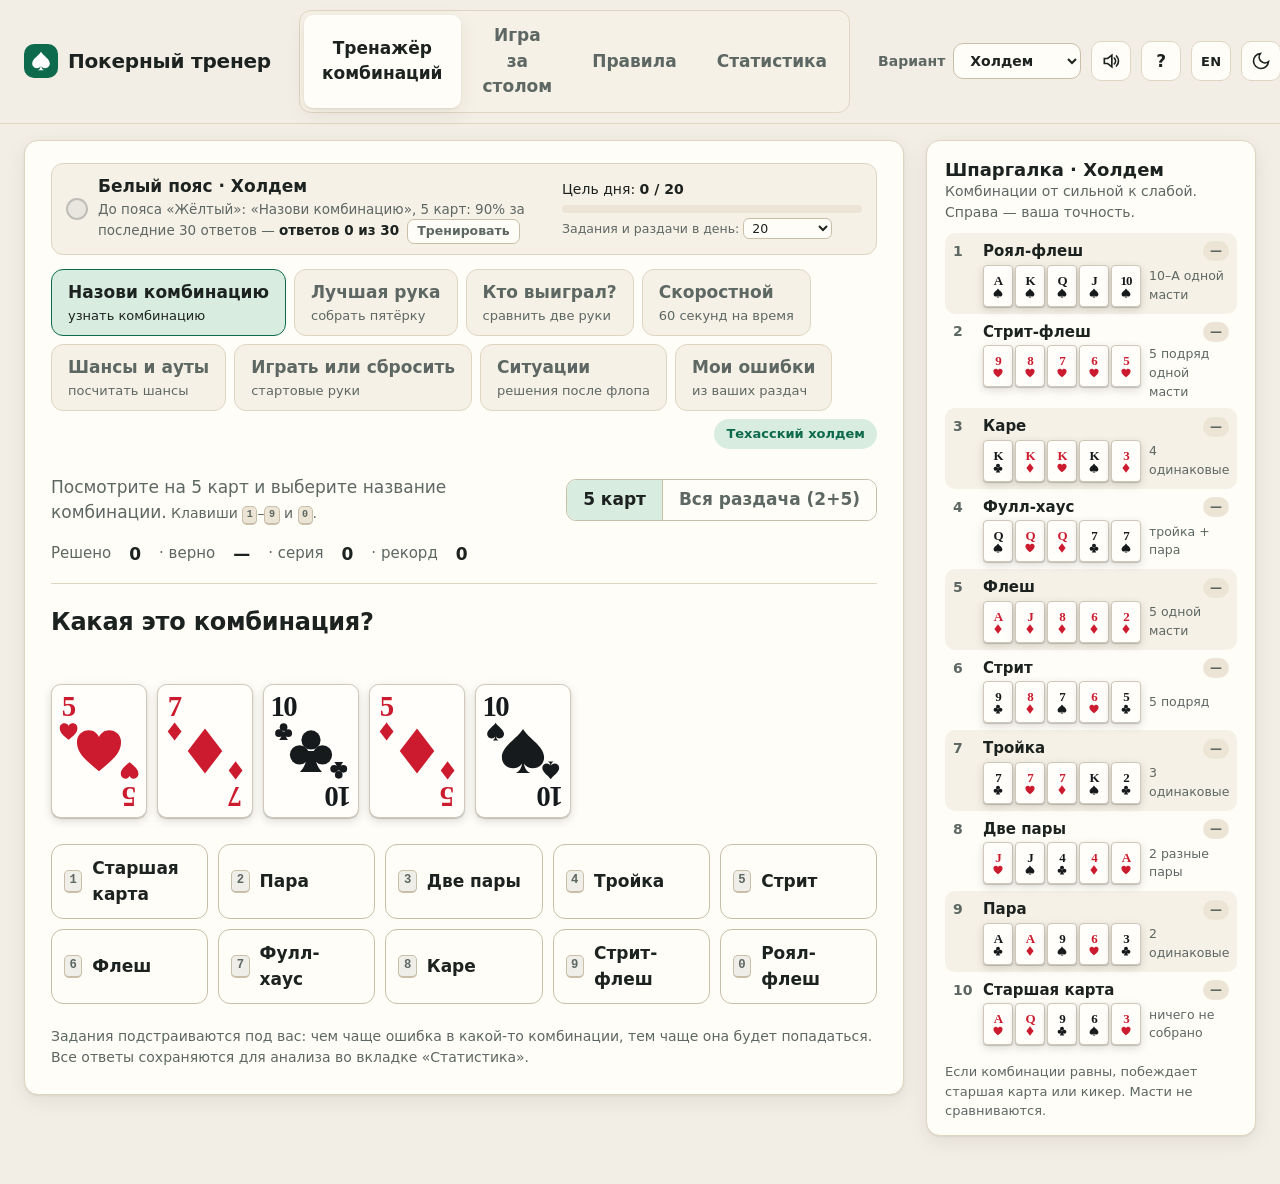
==== poker-trainer.html @ 39b27448 "Покерный тренер: первая версия Офлайн-тренажёр покера для новичка: тренажёр комбинаций, шансов и реш" ====
<!doctype html>
<html lang="ru">
<head>
<meta charset="utf-8">
<meta name="viewport" content="width=device-width, initial-scale=1, viewport-fit=cover">
<meta name="theme-color" content="#0d6a4d">
<title>Покерный тренер</title>
<link rel="icon" href="data:image/svg+xml,%3Csvg xmlns='http://www.w3.org/2000/svg' viewBox='0 0 100 100'%3E%3Crect width='100' height='100' rx='22' fill='%230d6a4d'/%3E%3Cpath fill='white' transform='translate(18 16) scale(.64)' d='M50 4C38 24 6 40 6 63c0 14 11 23 23 23 9 0 15-4 19-10-1 9-5 16-13 20h30c-8-4-12-11-13-20 4 6 10 10 19 10 12 0 23-9 23-23C94 40 62 24 50 4z'/%3E%3C/svg%3E">
<meta name="description" content="Тренажёр покера для новичка: комбинации, шансы, решения и игра с ботами. Работает без интернета.">
<link rel="manifest" href="manifest.webmanifest">
<link rel="apple-touch-icon" href="icons/apple-touch-icon.png">
<meta name="mobile-web-app-capable" content="yes">
<meta name="apple-mobile-web-app-capable" content="yes">
<meta name="apple-mobile-web-app-title" content="Покер">
<link rel="stylesheet" href="css/style.css">
</head>
<body>
<svg width="0" height="0" style="position:absolute" aria-hidden="true">
  <symbol id="suit-0" viewBox="0 0 100 100"><path d="M50 4C38 24 6 40 6 63c0 14 11 23 23 23 9 0 15-4 19-10-1 9-5 16-13 20h30c-8-4-12-11-13-20 4 6 10 10 19 10 12 0 23-9 23-23C94 40 62 24 50 4z"/></symbol>
  <symbol id="suit-1" viewBox="0 0 100 100"><path d="M50 92C22 70 4 54 4 32 4 17 15 7 29 7c10 0 17 6 21 14 4-8 11-14 21-14 14 0 25 10 25 25 0 22-18 38-46 60z"/></symbol>
  <symbol id="suit-2" viewBox="0 0 100 100"><path d="M50 3 86 50 50 97 14 50z"/></symbol>
  <symbol id="suit-3" viewBox="0 0 100 100"><circle cx="50" cy="27" r="20"/><circle cx="26" cy="58" r="20"/><circle cx="74" cy="58" r="20"/><path d="M42 50h16c0 20 5 33 15 44H27c10-11 15-24 15-44z"/></symbol>
</svg>

<header class="top">
  <div class="top-in">
    <div class="brand"><span class="brand-mark"><svg viewBox="0 0 100 100"><use href="#suit-0"/></svg></span><span class="brand-name">Покерный тренер</span></div>
    <nav class="tabs" role="tablist" id="tabs">
      <button class="tab-btn" role="tab" data-tab="trainer"><svg class="tab-ic" viewBox="0 0 24 24"><rect x="3" y="5" width="10" height="15" rx="2"/><path d="M15 4.5l4.6 1.3a2 2 0 0 1 1.4 2.4l-3 11.2"/></svg><span class="t-long">Тренажёр комбинаций</span><span class="t-short">Тренажёр</span></button>
      <button class="tab-btn" role="tab" data-tab="game"><svg class="tab-ic" viewBox="0 0 24 24"><ellipse cx="12" cy="12" rx="9.5" ry="6.5"/><circle cx="12" cy="12" r="2.2"/></svg><span class="t-long">Игра за столом</span><span class="t-short">Игра</span></button>
      <button class="tab-btn" role="tab" data-tab="rules"><svg class="tab-ic" viewBox="0 0 24 24"><path d="M4 5.5A2.5 2.5 0 0 1 6.5 3H20v15H6.5A2.5 2.5 0 0 0 4 20.5z"/><path d="M4 20.5A2.5 2.5 0 0 0 6.5 23H20v-5"/></svg><span class="t-long">Правила</span><span class="t-short">Правила</span></button>
      <button class="tab-btn" role="tab" data-tab="stats"><svg class="tab-ic" viewBox="0 0 24 24"><path d="M4 20V10M10 20V4M16 20v-7M22 20H2"/></svg><span class="t-long">Статистика</span><span class="t-short">Статистика</span></button>
    </nav>
    <div class="top-right">
      <label class="variant-pick" title="Вариант покера: влияет на тренажёр и игру за столом"><span>Вариант</span><select id="variant-select" aria-label="Вариант покера"></select></label>
      <button class="icon-btn" id="sound-btn" title="Звук: вкл/выкл" aria-label="Звук"></button>
      <button class="icon-btn" id="help-btn" title="Горячие клавиши (?)" aria-label="Горячие клавиши">?</button>
      <button class="icon-btn lang-btn" id="lang-btn" type="button"></button>
      <button class="icon-btn" id="theme-btn" title="Светлая / тёмная тема" aria-label="Переключить тему"></button>
    </div>
  </div>
</header>

<main>
  <!-- ===== Тренажёр ===== -->
  <section id="tab-trainer" class="tab-panel">
    <div class="trainer-grid">
      <div class="panel trainer-main">
        <div class="progress-strip" id="progress-strip"></div>
        <div class="mode-tabs" id="mode-tabs"></div>
        <div class="mode-bar">
          <div class="mode-desc" id="mode-desc"></div>
          <div id="level-ctl"></div>
          <div class="session" id="session"></div>
        </div>
        <div id="task"></div>
        <div id="feedback" class="feedback"></div>
        <div id="focus-note" class="focus-note"></div>
      </div>
      <aside class="panel cheat" id="cheat"></aside>
    </div>
  </section>

  <!-- ===== Игра ===== -->
  <section id="tab-game" class="tab-panel">
    <div class="game-grid">
      <div>
        <div class="panel game-head">
          <div class="info" id="game-info"></div>
          <div class="sp"></div>
          <label class="switch" title="Клавиша H"><input type="checkbox" id="hints-toggle"> Подсказки <kbd>H</kbd></label>
          <button class="btn small" id="table-settings-btn"><span class="t-long">Настройки стола</span><span class="t-short">Настройки</span></button>
          <button class="btn small" id="restart-btn">Новая игра</button>
        </div>
        <div class="panel table-panel"><div class="table-wrap"><div class="table-area" id="table"></div><div class="fx-layer" id="fx" aria-hidden="true"></div></div></div>
        <div class="panel action-bar" id="action-bar"></div>
      </div>
      <aside class="side">
        <div class="panel" id="hint-panel"></div>
        <div class="panel review" id="review-panel"></div>
        <div class="panel"><h3>Ход раздачи</h3><div class="log" id="log"></div></div>
        <div class="panel"><h3>История раздач <small>нажмите, чтобы открыть</small></h3><div class="history" id="history"></div></div>
      </aside>
    </div>
  </section>

  <!-- ===== Правила ===== -->
  <section id="tab-rules" class="tab-panel">
    <div class="rules">
      <nav class="panel toc">
        <a href="#r-variants">Варианты покера</a>
        <a href="#r-goal">Цель игры</a>
        <a href="#r-flow">Как идёт раздача</a>
        <a href="#r-actions">Действия</a>
        <a href="#r-blinds">Блайнды и дилер</a>
        <a href="#r-pos">Позиции</a>
        <a href="#r-chart">Таблица стартовых рук</a>
        <a href="#r-combos">Комбинации</a>
        <a href="#r-compare">Как сравнивать руки</a>
        <a href="#r-pots">Олл-ин и побочные банки</a>
        <a href="#r-odds">Аутсы и шансы</a>
        <a href="#r-terms">Словарик</a>
      </nav>
      <div class="rules-body">
        <section class="panel" id="r-variants">
          <h2>Варианты покера</h2>
          <p>Тренер поддерживает четыре варианта. Выберите нужный в шапке справа — он меняет задания в тренажёре и игру за столом. Статистика по каждому варианту ведётся отдельно.</p>
          <div class="variant-grid">
            <div class="variant-card" data-v="holdem"><h3>Техасский холдем</h3><p class="tag">2 карты в руке · безлимит</p>
              <p>Самый популярный покер. У вас 2 карты, на столе 5 общих. Комбинация — лучшие 5 из 7: можно взять обе свои карты, одну или ни одной.</p>
              <button class="btn small" data-pick-variant="holdem">Играть в холдем</button></div>
            <div class="variant-card" data-v="omaha"><h3>Омаха</h3><p class="tag">4 карты в руке · пот-лимит</p>
              <p>У вас 4 карты, но в комбинацию входят <b>ровно 2 из руки и ровно 3 со стола</b>. Пример: на столе четыре черви, у вас одна червь — флеша нет, нужно две.</p>
              <p>Руки получаются сильнее, чем в холдеме: на вскрытии часто стриты, флеши и фулл-хаусы.</p>
              <button class="btn small" data-pick-variant="omaha">Играть в омаху</button></div>
            <div class="variant-card" data-v="omaha5"><h3>Омаха-5</h3><p class="tag">5 карт в руке · пот-лимит</p>
              <p>Как омаха, но в руке 5 карт. Правило то же: ровно 2 из руки + 3 со стола. Вариантов собрать комбинацию ещё больше, поэтому для победы обычно нужна очень сильная рука.</p>
              <button class="btn small" data-pick-variant="omaha5">Играть в омаху-5</button></div>
            <div class="variant-card" data-v="short"><h3>Шорт-дек (6+)</h3><p class="tag">2 карты · колода 36 карт · безлимит</p>
              <p>Из колоды убраны двойки–пятёрки. Из-за этого меняется старшинство: <b>флеш старше фулл-хауса</b>, <b>тройка старше стрита</b>. Туз в стрите может быть младшей картой: <span class="cards-inline" data-cards="Ac 6d 7s 8h 9c"></span>.</p>
              <button class="btn small" data-pick-variant="short">Играть в шорт-дек</button></div>
          </div>
          <div class="callout"><b>Безлимит и пот-лимит.</b> В безлимитных играх можно поставить хоть все фишки сразу. В пот-лимите ставка или рейз ограничены размером банка: сначала уравниваете, потом можете повысить ещё на весь банк. Кнопка «Макс. (банк)» ставит этот предел.</div>
        </section>

        <section class="panel" id="r-goal">
          <h2>Цель игры</h2>
          <p>Техасский холдем — покер, в котором у каждого игрока по <b>2 закрытые карты</b> («рука»), а на стол постепенно выкладываются <b>5 общих карт</b>. Из любых пяти карт — своих двух и пяти общих — вы собираете лучшую комбинацию.</p>
          <p>Выиграть банк можно двумя способами:</p>
          <ul>
            <li>дойти до вскрытия и показать самую сильную комбинацию;</li>
            <li>сделать ставку, на которую никто не ответит, — тогда все сбрасывают карты и банк ваш, даже если карты слабые (это и есть блеф).</li>
          </ul>
          <div class="callout">Масти между собой не сравниваются: пиковый флеш не сильнее червового. Если лучшие пять карт одинаковы по рангам — ничья, банк делится.</div>
        </section>

        <section class="panel" id="r-flow">
          <h2>Как идёт раздача</h2>
          <div class="steps">
            <div class="step"><span class="num">Шаг 1</span><b>Блайнды</b><span>Два игрока слева от дилера ставят обязательные ставки.</span></div>
            <div class="step"><span class="num">Шаг 2</span><b>Префлоп</b><span>Всем по 2 карты. Первый круг ставок.</span></div>
            <div class="step"><span class="num">Шаг 3</span><b>Флоп</b><span>На стол выкладывают 3 карты. Круг ставок.</span></div>
            <div class="step"><span class="num">Шаг 4</span><b>Тёрн</b><span>Четвёртая карта. Круг ставок.</span></div>
            <div class="step"><span class="num">Шаг 5</span><b>Ривер</b><span>Пятая карта. Последний круг ставок.</span></div>
            <div class="step"><span class="num">Шаг 6</span><b>Вскрытие</b><span>Оставшиеся игроки открывают карты. Сильнейшая рука забирает банк.</span></div>
          </div>
          <p>В каждом круге игроки ходят по очереди по часовой стрелке. Круг заканчивается, когда все оставшиеся в игре поставили одинаково (или пошли олл-ин). Если все, кроме одного, сбросили карты, раздача заканчивается сразу.</p>
          <p>До флопа первым ходит игрок слева от большого блайнда. После флопа — первый оставшийся игрок слева от дилера.</p>
        </section>

        <section class="panel" id="r-actions">
          <h2>Действия</h2>
          <ul>
            <li><b>Фолд</b> — сбросить карты и выйти из раздачи. Фишки, которые вы уже поставили, остаются в банке.</li>
            <li><b>Чек</b> — пропустить ход, ничего не ставя. Можно, только если в этом круге ещё никто не ставил (или вы уже уравняли ставку).</li>
            <li><b>Колл</b> — уравнять текущую ставку.</li>
            <li><b>Бет (ставка)</b> — первым поставить фишки в этом круге. Минимальная ставка — большой блайнд.</li>
            <li><b>Рейз (повышение)</b> — поднять ставку. Повышать нужно минимум на размер предыдущего повышения: если ставка была 40, а её подняли до 100 (+60), следующий рейз — минимум до 160.</li>
            <li><b>Олл-ин</b> — поставить все свои фишки. Если вашего олл-ина не хватает на полный рейз, он не открывает торги заново для тех, кто уже ходил: они могут только уравнять или сбросить.</li>
          </ul>
          <p>Быстрые кнопки за столом: <b>½ банка</b>, <b>банк</b> и <b>олл-ин</b> сразу ставят ползунок на нужный размер ставки.</p>
        </section>

        <section class="panel" id="r-blinds">
          <h2>Блайнды и кнопка дилера</h2>
          <p>Чтобы в каждом банке было за что бороться, два игрока слева от дилера ставят вслепую обязательные ставки: <b>малый блайнд (МБ)</b> и <b>большой блайнд (ББ)</b>, обычно вдвое больше малого.</p>
          <p>После каждой раздачи кнопка дилера <b>D</b> сдвигается на одно место по часовой стрелке, поэтому платить блайнды приходится всем по очереди.</p>
          <p>В нашей игре у всех по 1000 фишек, а блайнды растут каждые 8 раздач: 10/20 → 15/30 → 20/40 → 30/60 → 50/100 → 75/150 → 100/200 и дальше. Поэтому ждать «идеальных» карт вечно не получится. Один на один дилер сам ставит малый блайнд.</p>
        </section>

        <section class="panel" id="r-pos">
          <h2>Позиции</h2>
          <p>Позиция — это место относительно дилера. Чем позже вы ходите, тем больше видите: кто поставил, а кто сбросил. Поэтому поздние позиции выгоднее.</p>
          <ul>
            <li><b>Ранняя (UTG)</b> — первым до флопа. Играйте только сильные руки.</li>
            <li><b>Средняя (MP)</b> — после вас ещё несколько игроков.</li>
            <li><b>Поздняя (CO, катофф)</b> — справа от дилера. Можно играть больше рук.</li>
            <li><b>Баттон (BTN, дилер)</b> — лучшая позиция: после флопа вы ходите последним.</li>
            <li><b>Блайнды (SB, BB)</b> — часть денег уже в банке, но после флопа ходите первыми.</li>
          </ul>
        </section>

        <section class="panel" id="r-chart">
          <h2>Таблица стартовых рук</h2>
          <p>С какими картами входить в банк до флопа, если перед вами все сбросили. Чем позже позиция, тем больше рук можно играть: после вас меньше соперников, и вы ходите последним. Против повышения играют только сильные руки, а с премиум-рукой повышают ещё раз.</p>
          <div id="hand-chart"></div>
          <p class="muted sm">Потренироваться можно в тренажёре, в режиме «Играть или сбросить». Таблица — упрощённый ориентир для новичка, а не строгая стратегия.</p>
        </section>

        <section class="panel" id="r-combos">
          <h2>Комбинации — от сильной к слабой</h2>
          <table class="combo-table" id="combo-table"></table>
          <p class="muted" style="margin-top:10px">Вероятность — как часто комбинация собирается из 7 карт (2 своих + 5 на столе).</p>
        </section>

        <section class="panel" id="r-compare">
          <h2>Как сравнивать руки</h2>
          <ol>
            <li>Сначала сравнивают <b>категорию</b>: любой флеш бьёт любой стрит, любая тройка бьёт любые две пары.</li>
            <li>При одинаковой категории сравнивают <b>ранг комбинации</b>: пара тузов сильнее пары королей; в двух парах сначала старшая пара, потом младшая.</li>
            <li>Если и это совпало, решают <b>кикеры</b> — оставшиеся карты пятёрки, от старшей к младшей. Пример: <span class="cards-inline" data-cards="Ah Kc"></span> и <span class="cards-inline" data-cards="Ad Qs"></span> на столе <span class="cards-inline" data-cards="As 9d 6c 4h 2s"></span> — у обоих пара тузов, но кикер K старше Q.</li>
            <li>В зачёт идут только 5 карт. Шестая и седьмая не считаются никогда.</li>
            <li>Если лучшие пятёрки совпадают по рангам — <b>ничья</b>, банк делится поровну. Так бывает, когда оба «играют стол», то есть лучшая пятёрка целиком лежит на столе.</li>
          </ol>
          <div class="callout"><b>Колесо.</b> Туз в стрите может быть самой младшей картой: <span class="cards-inline" data-cards="5c 4d 3h 2s Ac"></span> — это стрит до пятёрки, самый слабый стрит. «Перескочить» через туза нельзя: Q-K-A-2-3 — не стрит.</div>
        </section>

        <section class="panel" id="r-pots">
          <h2>Олл-ин и побочные банки</h2>
          <p>Нельзя выиграть у соперника больше, чем вы поставили сами. Если у вас 100 фишек, а соперники ставят по 300, то вы идёте олл-ин на 100 и боретесь только за <b>основной банк</b>: по 100 от каждого.</p>
          <p>Всё, что соперники ставят сверх этого, уходит в <b>побочный банк</b>, за который борются только они. Пример: у Анны 100, у Бориса и Вики по 300, все в олл-ине.</p>
          <ul>
            <li>Основной банк: 100 × 3 = 300 — разыгрывают все трое.</li>
            <li>Побочный банк: 200 × 2 = 400 — только Борис и Вика.</li>
          </ul>
          <p>Если Анна покажет лучшую руку, она получит 300, а побочный банк заберёт сильнейший из двух других. Ставку, которую никто не смог уравнять, возвращают тому, кто её сделал.</p>
        </section>

        <section class="panel" id="r-odds">
          <h2>Аутсы и шансы</h2>
          <p><b>Аутсы</b> — карты, которые ещё в колоде и улучшат вашу руку. Пример: у вас <span class="cards-inline" data-cards="Ah 7h"></span>, на столе <span class="cards-inline" data-cards="Kh 2h 9c"></span>. В колоде осталось 9 червей — у вас <b>9 аутов</b> на флеш.</p>
          <p><b>Правило 2 и 4.</b> Умножьте число аутов на 2, чтобы прикинуть шанс (в %) получить нужную карту на следующей улице, или на 4 — на флопе, если вы увидите и тёрн, и ривер. 9 аутов ≈ 18% на одну карту и ≈ 36% до ривера.</p>
          <p><b>Шансы банка.</b> Если в банке 100 и вам нужно уравнять 50, вы рискуете 50, чтобы выиграть 150. Колл выгоден, если вы выигрываете чаще, чем 50 / (100 + 50) ≈ 33% раз. Подсказки за столом считают это за вас.</p>
        </section>

        <section class="panel" id="r-terms">
          <h2>Словарик</h2>
          <dl class="glossary">
            <dt>Рука</dt><dd>Ваши 2 закрытые карты (или лучшая пятёрка).</dd>
            <dt>Борд</dt><dd>Общие карты на столе.</dd>
            <dt>Банк</dt><dd>Все фишки, поставленные в раздаче.</dd>
            <dt>Стек</dt><dd>Ваши фишки перед вами.</dd>
            <dt>Кикер</dt><dd>Карта, не входящая в комбинацию, но решающая спор при равных комбинациях.</dd>
            <dt>Сет / трипс</dt><dd>Тройка: с карманной парой — сет, с одной картой руки — трипс.</dd>
            <dt>Дро</dt><dd>Недособранная рука: например, 4 карты к флешу.</dd>
            <dt>Тайт / луз</dt><dd>Тайт играет мало рук, луз — много.</dd>
            <dt>Агрессивный / пассивный</dt><dd>Агрессивный часто ставит и рейзит, пассивный в основном чекает и коллирует.</dd>
            <dt>Блеф</dt><dd>Ставка со слабой рукой, чтобы соперник сбросил лучшую.</dd>
            <dt>Лимп</dt><dd>Просто уравнять большой блайнд до флопа, не повышая.</dd>
            <dt>Хедз-ап</dt><dd>Игра один на один.</dd>
          </dl>
          <p style="margin-top:14px">Обозначения карт: <b>J</b> — валет, <b>Q</b> — дама, <b>K</b> — король, <b>A</b> — туз. Масти: ♠ пики, ♣ трефы (чёрные), ♥ червы, ♦ бубны (красные).</p>
        </section>
      </div>
    </div>
  </section>

  <!-- ===== Статистика ===== -->
  <section id="tab-stats" class="tab-panel"><div id="stats"></div></section>
</main>
<div id="modal-root"></div>
<script src="js/i18n.js"></script>
<script src="js/i18n-en.js"></script>
<script src="js/core.js"></script>
<script src="js/drills.js"></script>
<script src="js/store.js"></script>
<script src="js/stats.js"></script>
<script src="js/sound.js"></script>
<script src="js/ui.js"></script>
</body>
</html>
---- css/style.css ----
:root {
  --bg: #f2eee5; --surface: #fffdf8; --surface-2: #f6f1e6; --surface-3: #ece5d6;
  --text: #1c2220; --muted: #5d6763; --border: #ded5c3; --border-strong: #c9bea8;
  --accent: #0d6a4d; --accent-ink: #ffffff; --accent-soft: #d8ecdf;
  --gold: #b98118; --gold-soft: #f6e7c4;
  --good: #1d8247; --good-soft: #dcf1e2; --bad: #c0342b; --bad-soft: #f8dfdb; --warn: #a76a00; --warn-soft: #fbecc8;
  --felt: #1b6c4b; --felt-2: #12553a; --rail: #6b4426; --rail-2: #4a2d17;
  --card-face: #fffefa; --card-edge: #cfc8b8; --red: #cc1b2e; --black: #161a1d;
  --shadow: 0 1px 2px rgba(40, 30, 10, .08), 0 6px 20px rgba(40, 30, 10, .07);
  --radius: 14px;
  color-scheme: light;
}
:root[data-theme="dark"] {
  --bg: #0f1412; --surface: #171f1c; --surface-2: #1d2824; --surface-3: #24312c;
  --text: #e8ede9; --muted: #9cabA4; --border: #2b3833; --border-strong: #3b4b44;
  --accent: #3cc28b; --accent-ink: #062016; --accent-soft: #173b2c;
  --gold: #e3b450; --gold-soft: #3a2f16;
  --good: #4cc77d; --good-soft: #163525; --bad: #f0675c; --bad-soft: #3d1d1a; --warn: #e9b44c; --warn-soft: #3a2e14;
  --felt: #155c40; --felt-2: #0d432e; --rail: #3d2715; --rail-2: #2a1a0c;
  --card-face: #f7f4ec; --card-edge: #a9a393; --red: #d4192d; --black: #111417;
  --shadow: 0 1px 2px rgba(0, 0, 0, .3), 0 8px 24px rgba(0, 0, 0, .25);
  color-scheme: dark;
}
* { box-sizing: border-box; }
html, body { margin: 0; }
body {
  background: var(--bg); color: var(--text);
  font: 17px/1.5 system-ui, -apple-system, "Segoe UI", Roboto, "Helvetica Neue", Arial, sans-serif;
  -webkit-font-smoothing: antialiased;
}
button, input, select { font: inherit; color: inherit; }
button { cursor: pointer; }
kbd {
  display: inline-block; min-width: 1.5em; padding: 0 .35em; border-radius: 5px; font: 600 .72em/1.6 ui-monospace, Menlo, Consolas, monospace;
  background: var(--surface-3); border: 1px solid var(--border-strong); border-bottom-width: 2px; color: var(--muted); text-align: center; vertical-align: .1em;
}
.btn kbd, .ans kbd { background: rgba(0,0,0,.06); }
h1, h2, h3, h4 { margin: 0; line-height: 1.25; }
p { margin: 0 0 .7em; }
.muted { color: var(--muted); }
.hidden { display: none !important; }

/* ---------- Шапка ---------- */
.top {
  position: sticky; top: 0; z-index: 20; background: color-mix(in srgb, var(--bg) 88%, transparent);
  backdrop-filter: blur(8px); border-bottom: 1px solid var(--border);
}
.top-in { max-width: 1480px; margin: 0 auto; padding: 10px 24px; display: flex; align-items: center; gap: 28px; }
.brand { display: flex; align-items: center; gap: 10px; font-weight: 800; font-size: 20px; letter-spacing: -.01em; white-space: nowrap; }
.brand-mark { width: 34px; height: 34px; border-radius: 10px; background: var(--accent); color: var(--accent-ink); display: grid; place-items: center; }
.brand-mark svg { width: 20px; height: 20px; fill: currentColor; }
.tabs { display: flex; gap: 4px; background: var(--surface-2); padding: 4px; border-radius: 12px; border: 1px solid var(--border); }
.tab-btn { border: 0; background: transparent; padding: 8px 18px; border-radius: 9px; font-weight: 600; color: var(--muted); }
.tab-btn:hover { color: var(--text); }
.tab-btn[aria-selected="true"] { background: var(--surface); color: var(--text); box-shadow: var(--shadow); }
.top-right { margin-left: auto; display: flex; gap: 10px; align-items: center; }
.icon-btn { width: 40px; height: 40px; border-radius: 10px; border: 1px solid var(--border); background: var(--surface); display: grid; place-items: center; }
.icon-btn svg { width: 20px; height: 20px; fill: none; stroke: currentColor; stroke-width: 2; stroke-linecap: round; }

main { max-width: 1480px; margin: 0 auto; padding: 16px 24px 48px; }
.tab-panel { display: none; }
.tab-panel.active { display: block; }
.panel { background: var(--surface); border: 1px solid var(--border); border-radius: var(--radius); box-shadow: var(--shadow); }

/* ---------- Кнопки ---------- */
.btn {
  border: 1px solid var(--border-strong); background: var(--surface); padding: 10px 18px; border-radius: 10px; font-weight: 650;
  display: inline-flex; align-items: center; justify-content: center; gap: 8px; transition: transform .06s, background .15s, border-color .15s;
}
.btn:hover:not(:disabled) { border-color: var(--accent); }
.btn:active:not(:disabled) { transform: translateY(1px); }
.btn:disabled { opacity: .45; cursor: default; }
.btn.primary { background: var(--accent); border-color: var(--accent); color: var(--accent-ink); }
.btn.primary kbd { color: inherit; border-color: rgba(255,255,255,.35); background: rgba(255,255,255,.15); }
.btn.danger { color: var(--bad); }
.btn.big { padding: 13px 26px; font-size: 18px; }
.btn.small { padding: 6px 12px; font-size: 15px; }
.seg { display: inline-flex; border: 1px solid var(--border-strong); border-radius: 10px; overflow: hidden; }
.seg button { border: 0; background: var(--surface); padding: 7px 16px; font-weight: 600; color: var(--muted); }
.seg button + button { border-left: 1px solid var(--border-strong); }
.seg button.on { background: var(--accent-soft); color: var(--text); }

/* ---------- Карты ---------- */
.card {
  --w: 80px; width: var(--w); height: calc(var(--w) * 1.4); border-radius: calc(var(--w) * .1);
  background: var(--card-face); border: 1px solid var(--card-edge); position: relative; flex: none; user-select: none;
  box-shadow: 0 1px 1px rgba(0,0,0,.18), 0 3px 10px rgba(0,0,0,.14);
  font-family: Georgia, "Times New Roman", serif; transition: transform .15s, box-shadow .15s, opacity .2s;
}
.card.red { color: var(--red); }
.card.black { color: var(--black); }
.card .cr { position: absolute; left: 7%; top: 5%; display: flex; flex-direction: column; align-items: center; line-height: 1; }
.card .cr.br { left: auto; top: auto; right: 7%; bottom: 5%; transform: rotate(180deg); }
.card .cr b { font-size: calc(var(--w) * .3); font-weight: 700; letter-spacing: -.06em; }
.card .cr svg { width: calc(var(--w) * .2); height: calc(var(--w) * .2); margin-top: 2px; }
.card .cm { position: absolute; left: 50%; top: 50%; width: calc(var(--w) * .5); height: calc(var(--w) * .5); transform: translate(-50%, -50%); }
.card svg { fill: currentColor; display: block; }
.card.back {
  background: repeating-linear-gradient(45deg, #9a2734 0 6px, #b8323f 6px 12px); border: calc(var(--w) * .06) solid #fffaf0;
}
:root[data-theme="dark"] .card.back { border-color: #e9e3d4; }
.card.back::after { content: ""; position: absolute; inset: 10%; border: 1.5px solid rgba(255,255,255,.45); border-radius: calc(var(--w) * .05); }
.card.sm { --w: 52px; }
.card.md { --w: 64px; }
.card.lg { --w: 96px; }
.card.xs { --w: 30px; border-radius: 4px; }
.card.xs .cr.br, .card.xs .cm { display: none; }
.card.xs .cr { left: 0; right: 0; top: 50%; transform: translateY(-50%); }
.card.xs .cr b { font-size: 13px; letter-spacing: -.08em; }
.card.xs .cr svg { width: 10px; height: 10px; margin-top: 1px; }
.card.sm .cm { width: calc(var(--w) * .42); height: calc(var(--w) * .42); top: 58%; }
.card.slot { background: transparent; border: 2px dashed rgba(255,255,255,.22); box-shadow: none; }
.card.pick { cursor: pointer; }
.card.pick:hover { transform: translateY(-4px); }
.card.sel { transform: translateY(-12px); box-shadow: 0 0 0 3px var(--gold), 0 10px 18px rgba(0,0,0,.25); }
.card.good { box-shadow: 0 0 0 3px var(--good), 0 6px 16px rgba(0,0,0,.2); }
.card.wrong { box-shadow: 0 0 0 3px var(--bad), 0 6px 16px rgba(0,0,0,.2); }
.card.dim { opacity: .38; }
.card.win { box-shadow: 0 0 0 3px var(--gold), 0 0 18px rgba(255, 200, 60, .55); }
.card .keyhint { position: absolute; bottom: -28px; left: 50%; transform: translateX(-50%); font: 600 13px/1 system-ui, sans-serif; color: var(--muted); }
.deal { animation: deal .32s cubic-bezier(.2, .8, .3, 1) both; }
@keyframes deal { from { opacity: 0; transform: translateY(-16px) scale(.9) rotate(-4deg); } to { opacity: 1; transform: none; } }
@media (prefers-reduced-motion: reduce) { .deal { animation: none; } .card { transition: none; } }
.cards-row { display: flex; gap: 10px; align-items: flex-end; }
.cards-inline { display: inline-flex; gap: 3px; vertical-align: middle; }
.ct { font-weight: 700; white-space: nowrap; }
.ct.red { color: var(--red); }
:root[data-theme="dark"] .ct.red { color: #ff6b6b; }

/* ---------- Тренажёр ---------- */
.trainer-grid { display: grid; grid-template-columns: minmax(0, 1fr) 330px; gap: 22px; align-items: start; }
.trainer-main { padding: 22px 26px 26px; min-height: 640px; }
.mode-tabs { display: flex; gap: 8px; flex-wrap: wrap; margin-bottom: 14px; }
.mode-tab {
  border: 1px solid var(--border); background: var(--surface-2); border-radius: 12px; padding: 10px 16px; font-weight: 650; color: var(--muted);
  display: flex; flex-direction: column; align-items: flex-start; gap: 0; text-align: left;
}
.mode-tab small { font-weight: 500; font-size: 13px; }
.mode-tab.on { background: var(--accent-soft); border-color: var(--accent); color: var(--text); }
.mode-bar { display: flex; align-items: center; gap: 16px; flex-wrap: wrap; padding: 12px 0 16px; border-bottom: 1px solid var(--border); margin-bottom: 20px; }
.mode-desc { color: var(--muted); flex: 1; min-width: 280px; }
.session { display: flex; gap: 18px; font-size: 15px; color: var(--muted); }
.session b { color: var(--text); font-size: 17px; }
.prompt { font-size: 24px; font-weight: 750; margin-bottom: 18px; letter-spacing: -.01em; }
.prompt small { display: block; font-size: 16px; font-weight: 500; color: var(--muted); margin-top: 4px; }
.task-cards { display: flex; gap: 34px; flex-wrap: wrap; align-items: flex-end; margin-bottom: 26px; min-height: 160px; }
.grp-label { font-size: 13px; font-weight: 700; text-transform: uppercase; letter-spacing: .08em; color: var(--muted); margin-bottom: 8px; }
.felt-strip { background: radial-gradient(ellipse at 50% 30%, var(--felt), var(--felt-2)); border-radius: 18px; padding: 16px 20px 20px; box-shadow: inset 0 0 0 4px rgba(0,0,0,.12); }
.felt-strip .grp-label { color: rgba(255,255,255,.75); }
.answers { display: grid; grid-template-columns: repeat(5, minmax(0, 1fr)); gap: 10px; }
.ans {
  border: 1px solid var(--border-strong); background: var(--surface); border-radius: 12px; padding: 11px 12px; text-align: left;
  font-weight: 650; display: flex; align-items: center; gap: 10px; min-height: 54px; transition: border-color .12s, background .12s;
}
.ans:hover:not(:disabled) { border-color: var(--accent); background: var(--surface-2); }
.ans:disabled { cursor: default; }
.ans.correct { background: var(--good-soft); border-color: var(--good); }
.ans.chosen-wrong { background: var(--bad-soft); border-color: var(--bad); }
.ans.faded { opacity: .5; }
.feedback { margin-top: 22px; }
.fb { border-radius: 14px; padding: 16px 20px; border: 1px solid; }
.fb.ok { background: var(--good-soft); border-color: color-mix(in srgb, var(--good) 45%, transparent); }
.fb.bad { background: var(--bad-soft); border-color: color-mix(in srgb, var(--bad) 45%, transparent); }
.fb.info { background: var(--surface-2); border-color: var(--border); }
.fb-title { font-weight: 800; font-size: 19px; margin-bottom: 6px; }
.fb.ok .fb-title { color: var(--good); }
.fb.bad .fb-title { color: var(--bad); }
.fb p:last-child { margin-bottom: 0; }
.next-row { display: flex; align-items: center; gap: 14px; margin-top: 16px; }
.focus-note { font-size: 14px; color: var(--muted); margin-top: 18px; }
.focus-note b { color: var(--warn); }
.winner-layout { display: grid; grid-template-columns: auto 1fr auto; gap: 24px; align-items: center; margin-bottom: 24px; }
.wplayer { background: var(--surface-2); border: 1px solid var(--border); border-radius: 16px; padding: 14px 16px; text-align: center; min-width: 210px; }
.wplayer.won { border-color: var(--good); box-shadow: 0 0 0 2px var(--good); }
.wplayer h4 { font-size: 18px; margin-bottom: 10px; }
.wplayer .cards-row { justify-content: center; }
.wplayer .wdesc { margin-top: 10px; font-size: 15px; font-weight: 600; min-height: 2.6em; }
.wplayer .best5 { display: flex; gap: 3px; justify-content: center; margin-top: 6px; }
.winner-btns { display: flex; gap: 12px; }
.winner-btns .ans { flex: 1; justify-content: center; }
.speed-hud { display: grid; grid-template-columns: 1fr auto auto auto; gap: 22px; align-items: center; margin-bottom: 18px; }
.timebar { height: 12px; border-radius: 99px; background: var(--surface-3); overflow: hidden; }
.timebar i { display: block; height: 100%; background: linear-gradient(90deg, var(--accent), var(--gold)); width: 100%; transition: width .1s linear; }
.hud-num { text-align: center; }
.hud-num b { display: block; font-size: 30px; line-height: 1.1; font-variant-numeric: tabular-nums; }
.hud-num span { font-size: 13px; color: var(--muted); text-transform: uppercase; letter-spacing: .06em; }
.speed-start { text-align: center; padding: 40px 20px; }
.speed-start h3 { font-size: 28px; margin-bottom: 10px; }
.speed-start p { color: var(--muted); max-width: 560px; margin: 0 auto 18px; }
.flash-ok { animation: flashok .4s; }
.flash-bad { animation: flashbad .5s; }
@keyframes flashok { 0% { box-shadow: 0 0 0 0 var(--good); } 50% { box-shadow: 0 0 0 8px color-mix(in srgb, var(--good) 40%, transparent); } }
@keyframes flashbad { 0%, 100% { transform: none; } 25% { transform: translateX(-6px); } 75% { transform: translateX(6px); } }

/* Шпаргалка */
.cheat { padding: 18px 18px 14px; position: sticky; top: 86px; }
.cheat h3 { font-size: 18px; }
.cheat .sub { font-size: 14px; color: var(--muted); margin-bottom: 10px; }
.cheat ol { list-style: none; margin: 0; padding: 0; }
.cheat li { padding: 7px 8px; border-radius: 10px; display: grid; grid-template-columns: 22px 1fr auto; gap: 2px 8px; align-items: center; }
.cheat li:nth-child(odd) { background: var(--surface-2); }
.cheat li.hl { box-shadow: inset 0 0 0 2px var(--accent); }
.cheat .n { font-weight: 800; color: var(--muted); font-size: 14px; }
.cheat .nm { font-weight: 700; font-size: 15px; }
.cheat .acc { font-size: 12px; font-weight: 700; padding: 1px 7px; border-radius: 99px; background: var(--surface-3); color: var(--muted); }
.cheat .acc.low { background: var(--bad-soft); color: var(--bad); }
.cheat .acc.high { background: var(--good-soft); color: var(--good); }
.cheat .ex { grid-column: 2 / 4; display: flex; gap: 2px; }
.cheat .foot { font-size: 13px; color: var(--muted); margin-top: 10px; }

/* ---------- Стол ---------- */
.game-grid { display: grid; grid-template-columns: minmax(0, 1fr) 370px; gap: 22px; align-items: start; }
.game-head { display: flex; align-items: center; gap: 12px; padding: 10px 18px; margin-bottom: 12px; flex-wrap: wrap; }
.game-head .info { display: flex; gap: 16px; font-size: 14.5px; color: var(--muted); flex-wrap: wrap; }
.game-head .info span { white-space: nowrap; }
.game-head .info b { color: var(--text); }
.game-head .sp { flex: 1; }
.switch { display: inline-flex; align-items: center; gap: 10px; cursor: pointer; font-weight: 650; user-select: none; }
.switch input { appearance: none; width: 44px; height: 26px; border-radius: 99px; background: var(--surface-3); border: 1px solid var(--border-strong); position: relative; cursor: pointer; transition: background .15s; margin: 0; }
.switch input::after { content: ""; position: absolute; top: 2px; left: 2px; width: 20px; height: 20px; border-radius: 50%; background: #fff; box-shadow: 0 1px 3px rgba(0,0,0,.3); transition: left .15s; }
.switch input:checked { background: var(--accent); border-color: var(--accent); }
.switch input:checked::after { left: 20px; }
.table-panel { padding: 12px 16px 30px; }
.table-area { position: relative; height: clamp(530px, calc(100vh - 300px), 580px); margin: 0 auto; max-width: 1020px; }
.rail {
  position: absolute; left: 90px; right: 90px; top: 50px; bottom: 62px; border-radius: 999px;
  background: linear-gradient(180deg, var(--rail), var(--rail-2)); padding: 16px; box-shadow: 0 14px 30px rgba(0,0,0,.25), inset 0 2px 0 rgba(255,255,255,.12);
}
.felt {
  width: 100%; height: 100%; border-radius: 999px; background: radial-gradient(ellipse at 50% 40%, color-mix(in srgb, var(--felt) 85%, #fff 15%), var(--felt) 45%, var(--felt-2));
  box-shadow: inset 0 0 0 2px rgba(255,255,255,.08), inset 0 10px 40px rgba(0,0,0,.35); position: relative;
}
.felt::before { content: ""; position: absolute; inset: 18px; border-radius: 999px; border: 2px solid rgba(255,255,255,.07); }
.board-zone { position: absolute; left: 50%; top: 51%; transform: translate(-50%, -50%); display: flex; flex-direction: column; align-items: center; gap: 10px; }
.pot { background: rgba(0,0,0,.32); color: #fff; padding: 4px 14px; border-radius: 99px; font-weight: 700; font-size: 16px; display: flex; gap: 8px; align-items: center; white-space: nowrap; }
.pot .chip { width: 14px; height: 14px; }
.board { display: flex; gap: 8px; }
.street-tag { color: rgba(255,255,255,.8); font-size: 13px; letter-spacing: .12em; text-transform: uppercase; font-weight: 700; min-height: 18px; }
.chip { display: inline-block; width: 16px; height: 16px; border-radius: 50%; background: var(--gold); border: 3px dashed #fff8e0; box-shadow: 0 1px 2px rgba(0,0,0,.4); flex: none; }
.seat { position: absolute; width: 176px; transform: translate(-50%, -50%); display: flex; flex-direction: column; align-items: center; z-index: 2; }
.seat .scards { display: flex; gap: 4px; height: 76px; align-items: flex-end; margin-bottom: -14px; position: relative; z-index: 1; }
.seat.me .scards { height: 92px; }
.seat .sbox {
  width: 100%; background: var(--surface); border: 1px solid var(--border-strong); border-radius: 14px; padding: 18px 10px 8px; text-align: center;
  box-shadow: var(--shadow); position: relative; transition: box-shadow .2s, border-color .2s;
}
.seat .sname { font-weight: 750; font-size: 16px; display: flex; justify-content: center; align-items: center; gap: 6px; }
.seat .sstack { font-variant-numeric: tabular-nums; font-weight: 700; color: var(--gold); font-size: 16px; }
.seat .sstyle { font-size: 12px; color: var(--muted); }
.badge { font-size: 11px; font-weight: 800; padding: 1px 6px; border-radius: 6px; background: var(--surface-3); color: var(--muted); letter-spacing: .02em; }
.seat .sact { position: absolute; left: 50%; bottom: -14px; transform: translateX(-50%); white-space: nowrap; font-size: 13px; font-weight: 700; padding: 2px 10px; border-radius: 99px; background: var(--surface-3); border: 1px solid var(--border-strong); }
.seat .sact.raise { background: var(--gold-soft); border-color: var(--gold); }
.seat .sact.fold { opacity: .8; }
.seat .sact.win { background: var(--good); color: #fff; border-color: var(--good); }
.seat .shand { font-size: 12px; font-weight: 700; color: var(--muted); margin-top: 2px; min-height: 0; }
.seat.acting .sbox { border-color: var(--gold); box-shadow: 0 0 0 3px color-mix(in srgb, var(--gold) 55%, transparent), var(--shadow); }
.seat.folded .scards { opacity: .35; }
.seat.folded .sbox { opacity: .7; }
.seat.out { opacity: .35; }
.seat.winner .sbox { border-color: var(--good); box-shadow: 0 0 0 3px color-mix(in srgb, var(--good) 55%, transparent), var(--shadow); }
.dealer { position: absolute; width: 28px; height: 28px; border-radius: 50%; background: #fff; color: #111; font-weight: 900; font-size: 14px; display: grid; place-items: center; box-shadow: 0 2px 4px rgba(0,0,0,.4); border: 2px solid #ddd; z-index: 3; transform: translate(-50%, -50%); transition: left .4s, top .4s; }
.bet { position: absolute; transform: translate(-50%, -50%); display: flex; align-items: center; gap: 6px; background: rgba(0,0,0,.35); color: #fff; font-weight: 700; padding: 2px 10px 2px 4px; border-radius: 99px; font-size: 15px; z-index: 2; }
.table-msg { position: absolute; left: 50%; top: 50%; transform: translate(-50%, -50%); z-index: 5; background: var(--surface); border-radius: 16px; padding: 26px 32px; text-align: center; box-shadow: 0 20px 50px rgba(0,0,0,.4); max-width: 440px; }
.table-msg h3 { font-size: 24px; margin-bottom: 8px; }

/* Панель действий */
.action-bar { margin-top: 12px; padding: 14px 18px; display: grid; grid-template-columns: 1fr auto; gap: 12px 20px; align-items: center; }
.act-status { font-size: 16px; }
.act-status b { font-weight: 750; }
.act-buttons { display: flex; gap: 10px; justify-content: flex-end; }
.act-buttons .btn { min-width: 150px; padding: 12px 18px; font-size: 17px; }
.raise-box { grid-column: 1 / -1; display: flex; align-items: center; gap: 10px; }
.raise-box input[type=range] { flex: 1; accent-color: var(--gold); height: 28px; }
.raise-box input[type=number] { width: 110px; padding: 7px 10px; border-radius: 9px; border: 1px solid var(--border-strong); background: var(--surface-2); font-weight: 700; font-variant-numeric: tabular-nums; }
.raise-box .lbl { font-size: 14px; color: var(--muted); }

/* Боковая панель стола */
.side { display: flex; flex-direction: column; gap: 14px; }
.side .panel { padding: 16px 18px; }
.side h3 { font-size: 17px; margin-bottom: 10px; display: flex; align-items: center; gap: 8px; }
.hint-hand { font-size: 18px; font-weight: 750; margin-bottom: 4px; }
.kv { display: grid; grid-template-columns: 1fr auto; gap: 4px 12px; font-size: 15px; margin: 10px 0; }
.kv span { color: var(--muted); }
.kv b { text-align: right; font-variant-numeric: tabular-nums; }
.meter { height: 8px; border-radius: 99px; background: var(--surface-3); overflow: hidden; margin: 2px 0 8px; position: relative; }
.meter i { position: absolute; left: 0; top: 0; bottom: 0; background: var(--accent); border-radius: 99px; }
.meter u { position: absolute; top: -3px; bottom: -3px; width: 3px; background: var(--bad); border-radius: 2px; }
.advice { border-radius: 12px; padding: 12px 14px; margin-top: 10px; border: 1px solid var(--border); background: var(--surface-2); }
.advice .verdict { font-weight: 900; font-size: 20px; letter-spacing: .04em; }
.advice.raise .verdict { color: var(--gold); }
.advice.call .verdict, .advice.check .verdict { color: var(--accent); }
.advice.fold .verdict { color: var(--bad); }
.advice p { font-size: 15px; margin: 4px 0 0; }
.outs-list { font-size: 14px; color: var(--muted); margin-top: 4px; }
.log { max-height: 230px; overflow-y: auto; font-size: 14px; display: flex; flex-direction: column; gap: 2px; }
.log div { padding: 2px 0; }
.log .street { font-weight: 800; margin-top: 6px; color: var(--text); }
.log .info { color: var(--muted); }
.log .win { color: var(--good); font-weight: 700; }
.log .me { font-weight: 700; }
.review h4 { font-size: 15px; margin: 10px 0 4px; }
.review ul { margin: 6px 0 0; padding-left: 0; list-style: none; display: flex; flex-direction: column; gap: 6px; }
.review li { font-size: 14.5px; padding: 8px 10px; border-radius: 10px; background: var(--surface-2); border-left: 4px solid var(--border-strong); }
.review li.bad { border-left-color: var(--bad); }
.review li.soft { border-left-color: var(--warn); }
.review li.ok { border-left-color: var(--good); }
.net { font-weight: 800; font-variant-numeric: tabular-nums; }
.net.plus { color: var(--good); }
.net.minus { color: var(--bad); }
.history { max-height: 260px; overflow-y: auto; display: flex; flex-direction: column; gap: 4px; }
.hist-item { display: grid; grid-template-columns: 44px 1fr auto; gap: 8px; align-items: center; padding: 7px 10px; border-radius: 10px; border: 1px solid var(--border); background: var(--surface-2); text-align: left; font-size: 14px; }
.hist-item:hover { border-color: var(--accent); }
.hist-item .no { color: var(--muted); font-weight: 700; }

/* ---------- Модальное окно ---------- */
.modal-back { position: fixed; inset: 0; background: rgba(0,0,0,.45); z-index: 50; display: grid; place-items: center; padding: 30px; }
.modal { background: var(--surface); border-radius: 18px; max-width: 760px; width: 100%; max-height: 86vh; overflow-y: auto; padding: 24px 28px; box-shadow: 0 30px 80px rgba(0,0,0,.4); }
.modal-head { display: flex; align-items: center; justify-content: space-between; gap: 12px; margin-bottom: 14px; }
.modal-head h3 { font-size: 22px; }

/* ---------- Правила ---------- */
.rules { display: grid; grid-template-columns: 240px minmax(0, 1fr); gap: 26px; align-items: start; }
.toc { position: sticky; top: 86px; padding: 14px; display: flex; flex-direction: column; gap: 2px; }
.toc a { color: var(--muted); text-decoration: none; padding: 6px 10px; border-radius: 8px; font-size: 15px; font-weight: 600; }
.toc a:hover { background: var(--surface-2); color: var(--text); }
.rules-body { display: flex; flex-direction: column; gap: 18px; }
.rules-body section { padding: 24px 28px; scroll-margin-top: 90px; }
.rules-body h2 { font-size: 24px; margin-bottom: 12px; letter-spacing: -.01em; }
.rules-body h3 { font-size: 18px; margin: 16px 0 6px; }
.rules-body p, .rules-body li { max-width: 78ch; }
.rules-body ul, .rules-body ol { padding-left: 22px; margin: 0 0 .7em; }
.rules-body li { margin-bottom: 4px; }
.steps { display: grid; grid-template-columns: repeat(auto-fit, minmax(150px, 1fr)); gap: 10px; margin: 12px 0; }
.step { background: var(--surface-2); border: 1px solid var(--border); border-radius: 12px; padding: 12px; }
.step b { display: block; font-size: 16px; }
.step .num { font-size: 12px; font-weight: 800; color: var(--accent); letter-spacing: .08em; text-transform: uppercase; }
.step span { font-size: 14px; color: var(--muted); }
.combo-table { width: 100%; border-collapse: collapse; }
.combo-table td, .combo-table th { padding: 10px 10px; border-bottom: 1px solid var(--border); vertical-align: middle; text-align: left; }
.combo-table th { font-size: 13px; text-transform: uppercase; letter-spacing: .06em; color: var(--muted); }
.combo-table .rk { font-weight: 800; color: var(--muted); width: 30px; }
.combo-table .nm { font-weight: 750; white-space: nowrap; }
.combo-table .pr { color: var(--muted); font-size: 14px; white-space: nowrap; }
.callout { background: var(--gold-soft); border-radius: 12px; padding: 12px 16px; margin: 10px 0; }
.glossary { display: grid; grid-template-columns: 170px 1fr; gap: 6px 16px; }
.glossary dt { font-weight: 750; }
.glossary dd { margin: 0; color: var(--muted); }

/* ---------- Статистика ---------- */
.stats-top { display: grid; grid-template-columns: repeat(5, 1fr); gap: 14px; margin-bottom: 18px; }
.stat-card { padding: 16px 18px; }
.stat-card .v { font-size: 34px; font-weight: 800; line-height: 1.1; font-variant-numeric: tabular-nums; }
.stat-card .l { color: var(--muted); font-size: 14px; }
.stats-grid { display: grid; grid-template-columns: minmax(0, 1.4fr) minmax(0, 1fr); gap: 18px; align-items: start; }
.stats-grid .panel { padding: 20px 22px; }
.stats-grid h3 { font-size: 19px; margin-bottom: 12px; }
.stat-table { width: 100%; border-collapse: collapse; font-size: 15px; }
.stat-table th, .stat-table td { padding: 8px 6px; border-bottom: 1px solid var(--border); text-align: left; }
.stat-table th { font-size: 12px; text-transform: uppercase; letter-spacing: .06em; color: var(--muted); }
.stat-table td.num { text-align: right; font-variant-numeric: tabular-nums; }
.bar { height: 10px; border-radius: 99px; background: var(--surface-3); overflow: hidden; min-width: 120px; }
.bar i { display: block; height: 100%; border-radius: 99px; }

.side h3 small { font-weight: 500; font-size: 13px; color: var(--muted); margin-left: auto; }
@media (max-width: 1279px) {
  .game-grid { grid-template-columns: minmax(0, 1fr); }
  .side { display: grid; grid-template-columns: 1fr 1fr; }
}
@media (max-width: 1150px) {
  .trainer-grid { grid-template-columns: minmax(0, 1fr); }
  .cheat { position: static; }
  .cheat ol { display: grid; grid-template-columns: 1fr 1fr; gap: 4px 10px; }
}

/* ---------- Варианты покера ---------- */
.variant-pick { display: inline-flex; align-items: center; gap: 8px; font-size: 14px; color: var(--muted); font-weight: 600; }
.variant-pick select, .flt select { font: inherit; font-weight: 700; color: var(--text); background: var(--surface); border: 1px solid var(--border-strong); border-radius: 10px; padding: 8px 12px; cursor: pointer; }
.variant-chip { margin-left: auto; align-self: center; font-size: 13px; font-weight: 700; padding: 5px 12px; border-radius: 99px; background: var(--accent-soft); color: var(--accent); white-space: nowrap; }
.cheat-note, .omaha-note { font-size: 13.5px; background: var(--gold-soft); border-radius: 10px; padding: 7px 11px; margin: 8px 0; }
.variant-grid { display: grid; grid-template-columns: repeat(2, minmax(0, 1fr)); gap: 14px; margin: 14px 0; }
.variant-card { border: 1px solid var(--border); border-radius: 14px; padding: 14px 16px; background: var(--surface-2); }
.variant-card h3 { font-size: 18px; margin: 0 0 2px; }
.variant-card .tag { color: var(--muted); font-size: 13.5px; margin: 0 0 8px; font-weight: 600; }
.variant-card p { font-size: 15px; }
.variant-card.current { border-color: var(--accent); box-shadow: 0 0 0 2px var(--accent-soft); }
.variant-card.current .btn { display: none; }
.variant-card.current h3::after { content: ' · выбран'; font-size: 13px; color: var(--accent); font-weight: 700; }
/* 4–5 карт у места за столом — внахлёст */
.seat .scards.many { gap: 0; }
.seat .scards.many .card + .card { margin-left: -30px; }
.seat.me .scards.many .card + .card { margin-left: -26px; }
.seat .scards.h5 .card + .card { margin-left: -36px; }
.seat.me .scards.h5 .card + .card { margin-left: -34px; }
.wplayer .cards-row .card.sm + .card.sm { margin-left: -8px; }

/* ---------- Статистика: панель фильтров и графики ---------- */
.stats-bar { display: flex; flex-wrap: wrap; gap: 12px 20px; align-items: center; padding: 12px 16px; margin-bottom: 18px; }
.stats-bar .flts { display: flex; flex-wrap: wrap; gap: 12px; margin-left: auto; }
.flt { display: inline-flex; align-items: center; gap: 8px; font-size: 14px; color: var(--muted); font-weight: 600; }
.stats-top.g7 { grid-template-columns: repeat(7, minmax(0, 1fr)); }
.stats-top.g7 .stat-card .v { font-size: 28px; }
.stat-card .s { font-size: 12.5px; color: var(--muted); margin-top: 4px; }
.stat-card.st-low { box-shadow: inset 0 3px 0 var(--bad); }
.stat-card.st-high { box-shadow: inset 0 3px 0 var(--warn); }
.stat-card.st-ok { box-shadow: inset 0 3px 0 var(--good); }
.stats-grid .col { display: grid; gap: 18px; min-width: 0; }
.muted.sm, .sm { font-size: 13.5px; }
.stat-table th.num { text-align: right; }
.stat-table .up { color: var(--good); font-size: 11px; }
.stat-table .down { color: var(--bad); font-size: 11px; }
.tbl-wrap, .conf-wrap { overflow-x: auto; }
.chart { width: 100%; height: auto; display: block; }
.chart .axis { stroke: var(--border-strong); stroke-width: 1; }
.chart .tick { fill: var(--muted); font-size: 11px; font-family: inherit; }
.insights { display: grid; gap: 10px; }
.ins { display: grid; grid-template-columns: 28px 1fr; gap: 10px; padding: 11px 13px; border-radius: 12px; background: var(--surface-2); border-left: 4px solid var(--border-strong); }
.ins .ic { width: 24px; height: 24px; border-radius: 50%; display: grid; place-items: center; font-weight: 800; font-size: 13px; background: var(--surface-3); }
.ins.bad { border-left-color: var(--bad); } .ins.bad .ic { background: var(--bad-soft); color: var(--bad); }
.ins.warn { border-left-color: var(--warn); } .ins.warn .ic { background: var(--warn-soft); color: var(--warn); }
.ins.good { border-left-color: var(--good); } .ins.good .ic { background: var(--good-soft); color: var(--good); }
.ins.info { border-left-color: var(--accent); } .ins.info .ic { background: var(--accent-soft); color: var(--accent); }
.ins .it { font-weight: 750; }
.ins .area { font-size: 11.5px; text-transform: uppercase; letter-spacing: .06em; color: var(--muted); margin-right: 8px; font-weight: 700; }
.ins .ix { font-size: 14.5px; color: var(--muted); margin-top: 2px; }
.conf { border-collapse: collapse; font-size: 13.5px; }
.conf th, .conf td { border: 1px solid var(--border); padding: 6px 8px; text-align: center; }
.conf th { font-weight: 650; background: var(--surface-2); white-space: nowrap; }
.conf th.corner { font-size: 11.5px; color: var(--muted); }
.conf td { min-width: 44px; font-variant-numeric: tabular-nums; font-weight: 700; }
.conf td.hot { background: color-mix(in srgb, var(--bad) calc(var(--k) * 70%), transparent); }
.tips { margin: 12px 0 0; padding-left: 18px; font-size: 14.5px; display: grid; gap: 6px; }
.sbars { display: grid; gap: 10px; }
.sbar-row { display: grid; grid-template-columns: 76px 1fr 40px; gap: 10px; align-items: center; font-size: 14.5px; }
.sbar { display: flex; height: 14px; border-radius: 99px; overflow: hidden; background: var(--surface-3); }
.sbar i { display: block; height: 100%; }
.sbar .ok, .legend .ok::before { background: var(--good); }
.sbar .soft, .legend .soft::before { background: var(--warn); }
.sbar .bad, .legend .bad::before { background: var(--bad); }
.legend { display: flex; gap: 16px; margin-top: 10px; font-size: 13px; color: var(--muted); }
.legend span::before { content: ''; display: inline-block; width: 10px; height: 10px; border-radius: 3px; margin-right: 6px; }
.history { display: grid; gap: 6px; max-height: 420px; overflow-y: auto; }
.store-badge { display: inline-block; font-weight: 800; padding: 5px 12px; border-radius: 99px; margin-bottom: 8px; background: var(--good-soft); color: var(--good); }
.store-badge.localStorage { background: var(--warn-soft); color: var(--warn); }
.store-badge.memory { background: var(--bad-soft); color: var(--bad); }
.callout.bad-c { background: var(--bad-soft); }
.how { margin-top: 12px; font-size: 14.5px; }
.how summary { cursor: pointer; font-weight: 700; }
.how ul { padding-left: 18px; display: grid; gap: 6px; margin: 8px 0 0; }
.btn-row { display: flex; flex-wrap: wrap; gap: 10px; margin-top: 10px; }
.danger-zone { border-color: color-mix(in srgb, var(--bad) 35%, var(--border)); }
.clear-row { display: flex; align-items: center; justify-content: space-between; gap: 12px; padding: 12px 0; border-bottom: 1px solid var(--border); font-size: 14.5px; }
.clear-row.all b { color: var(--bad); }
#st-clear-msg:not(:empty) { margin-top: 12px; font-weight: 700; color: var(--good); }
@media (max-width: 1279px) { .stats-top.g7 { grid-template-columns: repeat(4, minmax(0, 1fr)); } }
@media (max-width: 1050px) {
  .stats-grid { grid-template-columns: minmax(0, 1fr); }
  .stats-top { grid-template-columns: repeat(3, minmax(0, 1fr)); }
  .variant-grid { grid-template-columns: minmax(0, 1fr); }
  .variant-pick span { display: none; }
}

/* ---------- Пояс и цель дня ---------- */
.progress-strip { display: flex; flex-wrap: wrap; gap: 14px 28px; align-items: center; justify-content: space-between; padding: 10px 14px; margin-bottom: 14px; border-radius: 12px; background: var(--surface-2); border: 1px solid var(--border); }
.progress-strip:empty { display: none; }
.belt { display: flex; gap: 10px; align-items: center; min-width: 0; flex: 1 1 380px; }
.belt-dot { width: 22px; height: 22px; border-radius: 50%; flex: none; box-shadow: inset 0 0 0 2px rgba(0,0,0,.18); }
.belt-name { font-weight: 750; }
.belt-next { font-size: 13.5px; color: var(--muted); }
.belt-next b { color: var(--text); font-weight: 650; }
.btn.tiny { padding: 2px 9px; font-size: 12.5px; border-radius: 7px; margin-left: 4px; }
.goal { flex: 0 1 300px; display: grid; gap: 5px; font-size: 14px; }
.goal-top { display: flex; justify-content: space-between; gap: 10px; }
.goal-bar { height: 8px; border-radius: 99px; background: var(--surface-3); overflow: hidden; }
.goal-bar i { display: block; height: 100%; background: var(--accent); border-radius: 99px; transition: width .3s; }
.streak { font-weight: 700; color: var(--warn); }
.goal-set { font-size: 12.5px; color: var(--muted); }
.goal-set select { font: inherit; padding: 1px 4px; border-radius: 6px; border: 1px solid var(--border-strong); background: var(--surface); color: var(--text); }
.toast { position: fixed; left: 50%; bottom: 28px; transform: translateX(-50%); background: var(--accent); color: var(--accent-ink); padding: 12px 22px; border-radius: 12px; font-weight: 700; box-shadow: 0 12px 30px rgba(0,0,0,.3); z-index: 80; animation: toastIn .25s ease-out; transition: opacity .5s, transform .5s; }
.toast.out { opacity: 0; transform: translate(-50%, 12px); }
@keyframes toastIn { from { opacity: 0; transform: translate(-50%, 12px); } }

/* ---------- Новые тренировки ---------- */
.answers.opts { grid-template-columns: repeat(auto-fit, minmax(150px, 1fr)); max-width: 760px; }
.pos-pills { display: flex; gap: 6px; margin: 4px 0 14px; flex-wrap: wrap; }
.pos-pills span { padding: 4px 11px; border-radius: 99px; border: 1px solid var(--border-strong); font-size: 13px; font-weight: 700; color: var(--muted); }
.pos-pills span.on { background: var(--accent); border-color: var(--accent); color: var(--accent-ink); }
.pot-box { display: flex; flex-wrap: wrap; gap: 8px 22px; padding: 10px 14px; margin: -10px 0 18px; border-radius: 12px; background: var(--gold-soft); font-size: 15px; }
.empty-state { text-align: center; padding: 30px 16px; max-width: 560px; margin: 0 auto; }
.empty-state h3 { font-size: 21px; margin-bottom: 8px; }
.why-title { font-weight: 750; margin: 10px 0 4px; }
.why { list-style: none; padding: 0; margin: 6px 0 4px; display: grid; gap: 5px; }
.why li { position: relative; padding: 4px 8px 4px 28px; border-radius: 8px; font-size: 14.5px; line-height: 1.4; background: var(--surface-2); }
.why li::before { position: absolute; left: 8px; top: 4px; font-weight: 800; }
.why li.wp::before { content: '+'; color: var(--good); }
.why li.wm::before { content: '−'; color: var(--bad); }
.why li.wn::before { content: '•'; color: var(--warn); }
.fb .why li { background: color-mix(in srgb, var(--surface) 70%, transparent); }
.why-box { margin-top: 10px; }
.why-box summary { cursor: pointer; font-weight: 700; font-size: 14.5px; }
.bluff-note { background: var(--warn-soft); border-radius: 10px; padding: 8px 12px; font-size: 14.5px; }

/* ---------- Таблица стартовых рук ---------- */
.grid-wrap { overflow-x: auto; margin: 10px 0; }
.hand-grid { border-collapse: separate; border-spacing: 2px; font-size: 12px; font-variant-numeric: tabular-nums; margin: 0 auto; }
.hand-grid th { color: var(--muted); font-weight: 700; padding: 2px 4px; }
.hand-grid td { width: 40px; height: 30px; text-align: center; border-radius: 5px; font-weight: 700; cursor: default; }
.hand-grid td.hl { outline: 3px solid var(--text); outline-offset: 1px; position: relative; z-index: 1; }
.g-any { background: #1d8247; color: #fff; }
.g-late { background: #7cc48f; color: #10301a; }
.g-btn { background: #f0c46a; color: #3d2a00; }
.g-fold { background: var(--surface-3); color: var(--muted); }
.grid-legend { display: flex; flex-wrap: wrap; gap: 8px; font-size: 13px; margin-top: 4px; justify-content: center; }
.grid-legend span { padding: 3px 10px; border-radius: 6px; font-weight: 650; }

/* ---------- Стол: настройки и анимация фишек ---------- */
.table-wrap { position: relative; }
.fx-layer { position: absolute; inset: 0; pointer-events: none; z-index: 30; overflow: hidden; }
.fly-chip { position: absolute; left: -9px; top: -9px; width: 18px; height: 18px; border-radius: 50%; background: radial-gradient(circle at 50% 50%, #fff 0 28%, #c0342b 30% 62%, #fff 64% 72%, #c0342b 74%); box-shadow: 0 2px 4px rgba(0,0,0,.4); }
.ts-form { display: grid; gap: 12px; }
.ts-form label { display: grid; grid-template-columns: 170px 1fr; gap: 12px; align-items: center; font-size: 15px; }
.ts-form label.chk { grid-template-columns: auto 1fr; }
.ts-form select { font: inherit; padding: 8px 10px; border-radius: 9px; border: 1px solid var(--border-strong); background: var(--surface); color: var(--text); }
.icon-btn { font-weight: 800; font-size: 17px; }
.lang-btn { font-size: 13px; letter-spacing: .03em; }

/* ---------- Справка и статистика ---------- */
.help-grid { display: grid; grid-template-columns: repeat(auto-fit, minmax(230px, 1fr)); gap: 18px; }
.help-grid h4 { margin: 0 0 6px; }
.keys { border-collapse: collapse; font-size: 14px; width: 100%; }
.keys td { padding: 5px 4px; border-bottom: 1px solid var(--border); vertical-align: top; }
.keys td:first-child { white-space: nowrap; padding-right: 12px; }
.belt-ladder { list-style: none; padding: 0; margin: 10px 0; display: grid; gap: 8px; }
.belt-ladder li { display: flex; gap: 10px; align-items: flex-start; font-size: 14px; padding: 6px 8px; border-radius: 10px; }
.belt-ladder li .belt-dot { width: 16px; height: 16px; margin-top: 2px; }
.belt-ladder li.done { opacity: .75; }
.belt-ladder li.cur { background: var(--accent-soft); }
.okmark { color: var(--good); font-weight: 800; }
.kv-row { display: flex; flex-wrap: wrap; gap: 6px 18px; font-size: 14px; color: var(--muted); }
.kv-row b { color: var(--text); }
.mini-bar { display: inline-block; width: 50px; height: 6px; border-radius: 99px; background: var(--surface-3); margin-right: 8px; vertical-align: middle; overflow: hidden; }
.mini-bar i { display: block; height: 100%; background: var(--accent); }
.stat-table tr.cur-week td { font-weight: 700; }
.stat-table tr.sub-row td { font-size: 13.5px; color: var(--muted); padding-top: 3px; padding-bottom: 3px; }

/* =====================================================================
   АДАПТИВНАЯ ВЁРСТКА: планшет и телефон
   ===================================================================== */
.tab-ic, .t-short { display: none; }
.tab-ic { width: 22px; height: 22px; fill: none; stroke: currentColor; stroke-width: 1.8; stroke-linecap: round; stroke-linejoin: round; }
/* Список «Вариант» в шапке нужен только там, где от варианта зависят задания и игра */
body[data-screen="rules"] .top .variant-pick, body[data-screen="stats"] .top .variant-pick { display: none; }
button, a, select, input, label { -webkit-tap-highlight-color: transparent; }
button, .ans, .card.pick { touch-action: manipulation; }

/* Сенсорный экран: подсказок клавиш и справки по клавишам не нужно, нажатия — крупнее */
@media (hover: none) and (pointer: coarse) {
  kbd, .keys, .card .keyhint, #help-btn { display: none !important; }
  .btn, .seg button, .mode-tab, .ans { min-height: 44px; }
  .btn.small { min-height: 40px; padding: 8px 14px; }
  .btn.tiny { min-height: 34px; padding: 6px 12px; font-size: 13.5px; }
  .card.pick:hover { transform: none; }
  .card.pick.sel:hover { transform: translateY(-10px); }
  .goal-set select, .variant-pick select, .flt select { min-height: 40px; }
}

/* ---------- Планшет и узкое окно ---------- */
@media (max-width: 1100px) {
  .top-in { flex-wrap: wrap; gap: 10px 16px; padding: 10px 16px; }
  .tabs { order: 3; width: 100%; }
  .tab-btn { flex: 1; padding: 9px 8px; }
  main { padding: 14px 16px 40px; }
  .rules { grid-template-columns: minmax(0, 1fr); }
  .toc { position: static; flex-direction: row; flex-wrap: wrap; gap: 4px; }
  .toc a { background: var(--surface-2); }
  .cheat { position: static; }
}
@media (max-width: 900px) {
  .side { grid-template-columns: minmax(0, 1fr); }
  .stats-top, .stats-top.g7 { grid-template-columns: repeat(2, minmax(0, 1fr)); }
  .winner-layout { grid-template-columns: minmax(0, 1fr); justify-items: stretch; }
  .wplayer { min-width: 0; }
  .answers { grid-template-columns: repeat(3, minmax(0, 1fr)); }
  .glossary { grid-template-columns: minmax(0, 1fr); gap: 2px; }
  .glossary dd { margin-bottom: 8px; }
  #combo-table, .rules-body .combo-table { display: block; overflow-x: auto; }
}

/* ---------- Телефон ---------- */
@media (max-width: 720px) {
  body { font-size: 16px; padding-bottom: calc(64px + env(safe-area-inset-bottom)); }
  /* Шапка: логотип, вариант, звук и тема; вкладки — внизу экрана */
  .top-in { flex-wrap: nowrap; padding: 8px 12px; padding-top: max(8px, env(safe-area-inset-top)); gap: 8px; }
  .brand { font-size: 17px; gap: 8px; min-width: 0; overflow: hidden; }
  .brand-mark { width: 32px; height: 32px; flex: none; }
  .top-right { gap: 6px; }
  .variant-pick > span { display: none; }
  .variant-pick select { padding: 7px 8px; max-width: 132px; }
  .icon-btn { width: 40px; height: 40px; }
  .tabs {
    position: fixed; left: 0; right: 0; bottom: 0; z-index: 40; width: auto; order: 0;
    border-radius: 0; border: 0; border-top: 1px solid var(--border); padding: 4px 6px calc(4px + env(safe-area-inset-bottom));
    background: color-mix(in srgb, var(--surface) 94%, transparent); backdrop-filter: blur(10px); -webkit-backdrop-filter: blur(10px);
    box-shadow: 0 -6px 20px rgba(0,0,0,.08);
  }
  .tab-btn { display: flex; flex-direction: column; align-items: center; gap: 2px; padding: 6px 2px; font-size: 12px; min-height: 54px; border-radius: 10px; }
  .tab-btn[aria-selected="true"] { box-shadow: none; background: var(--accent-soft); color: var(--accent); }
  .tab-ic { display: block; }
  .t-long { display: none; }
  .t-short { display: inline; }
  main { padding: 10px 10px 24px; }
  .panel { border-radius: 14px; }

  /* Карты: помещаются в ширину экрана */
  .card { --w: 56px; }
  .card.lg { --w: 60px; }
  .card.md { --w: 50px; }
  .card.sm { --w: 40px; }
  .card.sel { transform: translateY(-10px); }

  /* Тренажёр */
  .trainer-main { padding: 14px 12px 18px; min-height: 0; }
  .progress-strip { padding: 10px 12px; gap: 10px; }
  .belt { flex-basis: 100%; }
  .goal { flex: 1 1 100%; }
  .mode-tabs { flex-wrap: nowrap; overflow-x: auto; margin: 0 -12px 10px; padding: 2px 12px 6px; scroll-snap-type: x proximity; scrollbar-width: none; }
  .mode-tabs::-webkit-scrollbar { display: none; }
  .mode-tab { flex: none; scroll-snap-align: start; padding: 8px 12px; }
  .mode-bar { gap: 10px; padding: 8px 0 12px; margin-bottom: 14px; }
  .mode-desc { min-width: 0; flex-basis: 100%; font-size: 14.5px; }
  .session { gap: 12px; font-size: 13.5px; flex-wrap: wrap; }
  .session b { font-size: 15px; }
  .variant-chip { margin-left: 0; }
  .prompt { font-size: 19px; margin-bottom: 12px; }
  .prompt small { font-size: 14.5px; }
  .task-cards { gap: 14px; margin-bottom: 18px; min-height: 0; }
  .task-cards .cards-row { gap: 6px; flex-wrap: wrap; }
  .felt-strip { padding: 10px 10px 12px; border-radius: 14px; }
  .answers { grid-template-columns: repeat(2, minmax(0, 1fr)); gap: 8px; }
  .answers.opts { grid-template-columns: repeat(auto-fit, minmax(130px, 1fr)); }
  .ans { padding: 10px; min-height: 48px; font-size: 15px; }
  .winner-btns { flex-direction: column; }
  .wplayer { padding: 10px; }
  .speed-hud { grid-template-columns: repeat(3, minmax(0, 1fr)); gap: 10px; }
  .speed-hud .timebar { grid-column: 1 / -1; }
  .hud-num b { font-size: 24px; }
  .speed-start { padding: 20px 6px; }
  .speed-start h3 { font-size: 22px; }
  .fb { padding: 12px 14px; }
  .fb-title { font-size: 17px; }
  .next-row { flex-wrap: wrap; }
  .next-row .btn { flex: 1 1 auto; }
  .cheat { padding: 14px 12px; }
  .cheat ol { grid-template-columns: minmax(0, 1fr); }
  .pot-box { gap: 4px 14px; font-size: 14px; }

  /* Игра: стол — вертикальный овал */
  /* Сначала стол и кнопки хода, панель «Подсказки / Настройки / Новая игра» — под ними */
  .game-grid > div:first-child { display: flex; flex-direction: column; }
  .table-panel { order: 1; }
  .action-bar { order: 2; }
  .game-head { order: 3; padding: 8px 10px; gap: 6px 8px; margin: 8px 0 0; }
  .game-head .info { gap: 2px 10px; font-size: 12.5px; flex-basis: 100%; order: -1; flex-wrap: nowrap; overflow-x: auto; scrollbar-width: none; }
  .game-head .info::-webkit-scrollbar { display: none; }
  .game-head .sp { display: none; }
  .game-head .switch { margin-right: auto; gap: 8px; font-size: 14.5px; }
  .game-head .btn.small { padding: 6px 9px; font-size: 13.5px; min-height: 38px; }
  .game-head .switch input { width: 40px; height: 24px; }
  .game-head .switch input::after { width: 18px; height: 18px; }
  .game-head .switch input:checked::after { left: 18px; }
  .table-panel { padding: 4px 6px; }
  /* ниже 480 px фишки ставок верхних мест налезают на банк */
  .table-area { height: clamp(480px, calc(100svh - 350px), 560px); max-width: 460px; }
  .rail { left: 7%; right: 7%; top: 56px; bottom: 70px; padding: 10px; }
  .felt::before { inset: 10px; }
  .board-zone { top: 47.5%; gap: 4px; width: 100%; }
  .board { gap: 4px; }
  .board .card { --w: 43px; }
  .pot { font-size: 13.5px; padding: 3px 10px; max-width: 92%; overflow: hidden; text-overflow: ellipsis; }
  .street-tag { font-size: 11px; }
  .seat { width: 96px; }
  .seat .scards { height: 46px; margin-bottom: -9px; gap: 2px; }
  .seat:not(.me) .card { --w: 36px; }
  .seat.me { width: 130px; }
  .seat.me .sstyle { display: none; }
  .seat.me .scards { height: 74px; }
  .seat .sbox { padding: 12px 4px 5px; border-radius: 11px; }
  .seat .sname { font-size: 13.5px; gap: 3px; }
  .seat .sstyle { font-size: 10.5px; line-height: 1.2; }
  .seat .sstack { font-size: 13.5px; }
  .seat .sact { font-size: 11.5px; padding: 1px 7px; bottom: -11px; }
  .seat .shand { font-size: 10.5px; }
  .badge { font-size: 9.5px; padding: 0 4px; }
  .seat .scards.many .card + .card { margin-left: -24px; }
  .seat .scards.h5 .card + .card { margin-left: -28px; }
  .seat.me .scards.many .card + .card { margin-left: -24px; }
  .seat.me .scards.h5 .card + .card { margin-left: -30px; }
  .dealer { width: 22px; height: 22px; font-size: 11px; }
  .bet { font-size: 12.5px; padding: 1px 7px 1px 3px; gap: 4px; }
  .bet .chip { width: 12px; height: 12px; border-width: 2px; }
  .table-msg { width: 88%; padding: 18px; }
  /* Кнопки действий всегда под рукой — над нижней панелью вкладок */
  .action-bar {
    position: sticky; bottom: calc(64px + env(safe-area-inset-bottom)); z-index: 20;
    grid-template-columns: minmax(0, 1fr); gap: 8px; padding: 8px 10px 10px; margin-top: 8px;
    box-shadow: 0 -6px 18px rgba(0,0,0,.12);
  }
  .act-status { font-size: 13.5px; line-height: 1.35; }
  .act-buttons { display: grid; grid-template-columns: repeat(3, minmax(0, 1fr)); gap: 8px; }
  .act-buttons:has(> :only-child) { grid-template-columns: minmax(0, 1fr); }
  .act-buttons .btn { min-width: 0; padding: 10px 6px; font-size: 15px; min-height: 46px; }
  /* Размер рейза: ползунок и число — в строку, быстрые кнопки — под ними */
  .raise-box { display: grid; grid-template-columns: repeat(4, minmax(0, 1fr)); gap: 6px; align-items: center; }
  .raise-box input[type=range] { grid-column: 1 / 4; width: 100%; margin: 0; }
  .raise-box input[type=number] { width: 100%; min-width: 0; padding: 6px 8px; }
  .raise-box .btn.small { min-width: 0; padding: 6px 4px; min-height: 38px; font-size: 13.5px; }
  .raise-box .lbl { display: none; }
  .raise-box .lbl:only-child { display: block; grid-column: 1 / -1; font-size: 12.5px; }
  .side .panel { padding: 14px; }
  .hist-item { grid-template-columns: 36px 1fr auto; }

  /* Правила */
  .rules { gap: 12px; }
  .toc { flex-wrap: nowrap; overflow-x: auto; padding: 8px; scrollbar-width: none; }
  .toc::-webkit-scrollbar { display: none; }
  .toc a { flex: none; font-size: 14px; }
  .rules-body section { padding: 16px 14px; scroll-margin-top: 70px; }
  .rules-body h2 { font-size: 20px; }
  .steps { grid-template-columns: repeat(2, minmax(0, 1fr)); }
  .hand-grid { border-spacing: 1px; font-size: 9.5px; }
  .hand-grid td { width: 25px; height: 24px; border-radius: 3px; }
  .hand-grid th { padding: 1px; font-size: 10px; }
  .variant-grid { grid-template-columns: minmax(0, 1fr); }

  /* Статистика */
  .stats-bar { padding: 10px; gap: 10px; }
  .stats-bar .flts { margin-left: 0; width: 100%; }
  .stats-bar .seg { width: 100%; }
  .stats-bar .seg button { flex: 1; padding: 8px 4px; }
  .stat-card { padding: 12px; }
  .stat-card .v, .stats-top.g7 .stat-card .v { font-size: 24px; }
  .stats-grid { gap: 12px; }
  .stats-grid .panel { padding: 14px 12px; }
  .stats-grid .col { gap: 12px; }
  .stats-grid .panel > table, .stats-grid .panel > .stat-table { display: block; overflow-x: auto; }
  .bar { min-width: 50px; }
  .sbar-row { grid-template-columns: 62px 1fr 34px; }
  .clear-row { flex-wrap: wrap; }
  .clear-row .btn { margin-left: auto; }

  /* Окна — снизу, во всю ширину */
  .modal-back { place-items: end center; padding: 0; }
  .modal { border-radius: 18px 18px 0 0; max-height: 88vh; padding: 16px 14px calc(18px + env(safe-area-inset-bottom)); }
  .modal-head h3 { font-size: 19px; }
  .help-grid { grid-template-columns: minmax(0, 1fr) !important; }
  .toast { bottom: calc(76px + env(safe-area-inset-bottom)); max-width: calc(100% - 24px); text-align: center; }
}
@media (max-width: 380px) {
  .brand-name { display: none; }
  .card.lg { --w: 54px; }
  .board .card { --w: 42px; }
  .variant-pick select { max-width: 112px; }
  .seat { width: 88px; }
  .table-area { height: clamp(480px, calc(100svh - 350px), 560px); }
  .game-head .btn.small { padding: 6px 7px; font-size: 13px; }
  .game-head .switch { gap: 6px; font-size: 13.5px; }
}
@media (max-width: 720px) {
  /* размытие фона у шапки сделало бы её «контейнером» для нижней панели вкладок */
  .top { backdrop-filter: none; -webkit-backdrop-filter: none; background: var(--bg); }
  .ts-form label { grid-template-columns: minmax(0, 1fr); gap: 4px; }
  .ts-form label.chk { grid-template-columns: auto 1fr; }
  .ts-form select { min-height: 42px; }
  .brand-name { overflow: hidden; text-overflow: ellipsis; white-space: nowrap; }
  /* где в шапке есть выбор варианта, места под название нет — оставляем только значок */
  body[data-screen=trainer] .brand-name, body[data-screen=game] .brand-name { display: none; }
}
@media (max-width: 900px) and (min-width: 721px) {
  .t-long { display: none; }
  .t-short { display: inline; }
  /* Стол на планшете узкий: компактные фишки ставок, иначе «10 000» задевает соседнюю кнопку дилера */
  .bet { font-size: 13px; padding: 1px 8px 1px 3px; gap: 4px; }
  .bet .chip { width: 13px; height: 13px; border-width: 2px; }
}
/* Телефон, повёрнутый горизонтально: экран низкий — шапка в одну строку и не прилипает, кнопки хода — у нижнего края */
@media (max-height: 500px) and (orientation: landscape) and (min-width: 721px) {
  .top { position: static; backdrop-filter: none; -webkit-backdrop-filter: none; background: var(--bg); }
  .top-in { flex-wrap: nowrap; padding: 6px 12px; gap: 10px; }
  .brand-name { display: none; }
  .tabs { order: 0; width: auto; flex: 1; }
  .tab-btn { padding: 7px 6px; }
  .t-long { display: none; }
  .t-short { display: inline; }
  main { padding: 8px 12px 24px; }
  .game-grid > div:first-child { display: flex; flex-direction: column; }
  .table-panel { order: 1; padding: 12px 10px 30px; }
  .action-bar { order: 2; }
  .game-head { order: 3; padding: 6px 12px; margin: 8px 0 0; }
  .table-area { height: 540px; }
  .act-status { font-size: 14px; }
  .act-buttons .btn { padding: 9px 14px; font-size: 15px; min-width: 120px; }
  .action-bar { position: sticky; bottom: 0; z-index: 20; margin-top: 8px; padding: 8px 12px; box-shadow: 0 -6px 18px rgba(0,0,0,.12); }
}
/* Самые узкие телефоны (Galaxy Z Fold сложен, iPhone SE 1): три фишки сверху стоят плотно — делаем их компактнее */
@media (max-width: 360px) {
  .bet { font-size: 11px; padding: 1px 5px 1px 2px; gap: 3px; }
  .bet .chip { width: 10px; height: 10px; }
}
@media (max-width: 340px) {
  .seat { width: 82px; }
  .seat .sact { font-size: 10px; padding: 1px 4px; }
  .seat.me { width: 112px; }
  .board .card { --w: 38px; }
  .game-head .btn.small { padding: 6px 6px; font-size: 12.5px; }
  .game-head .switch { font-size: 12.5px; }
}
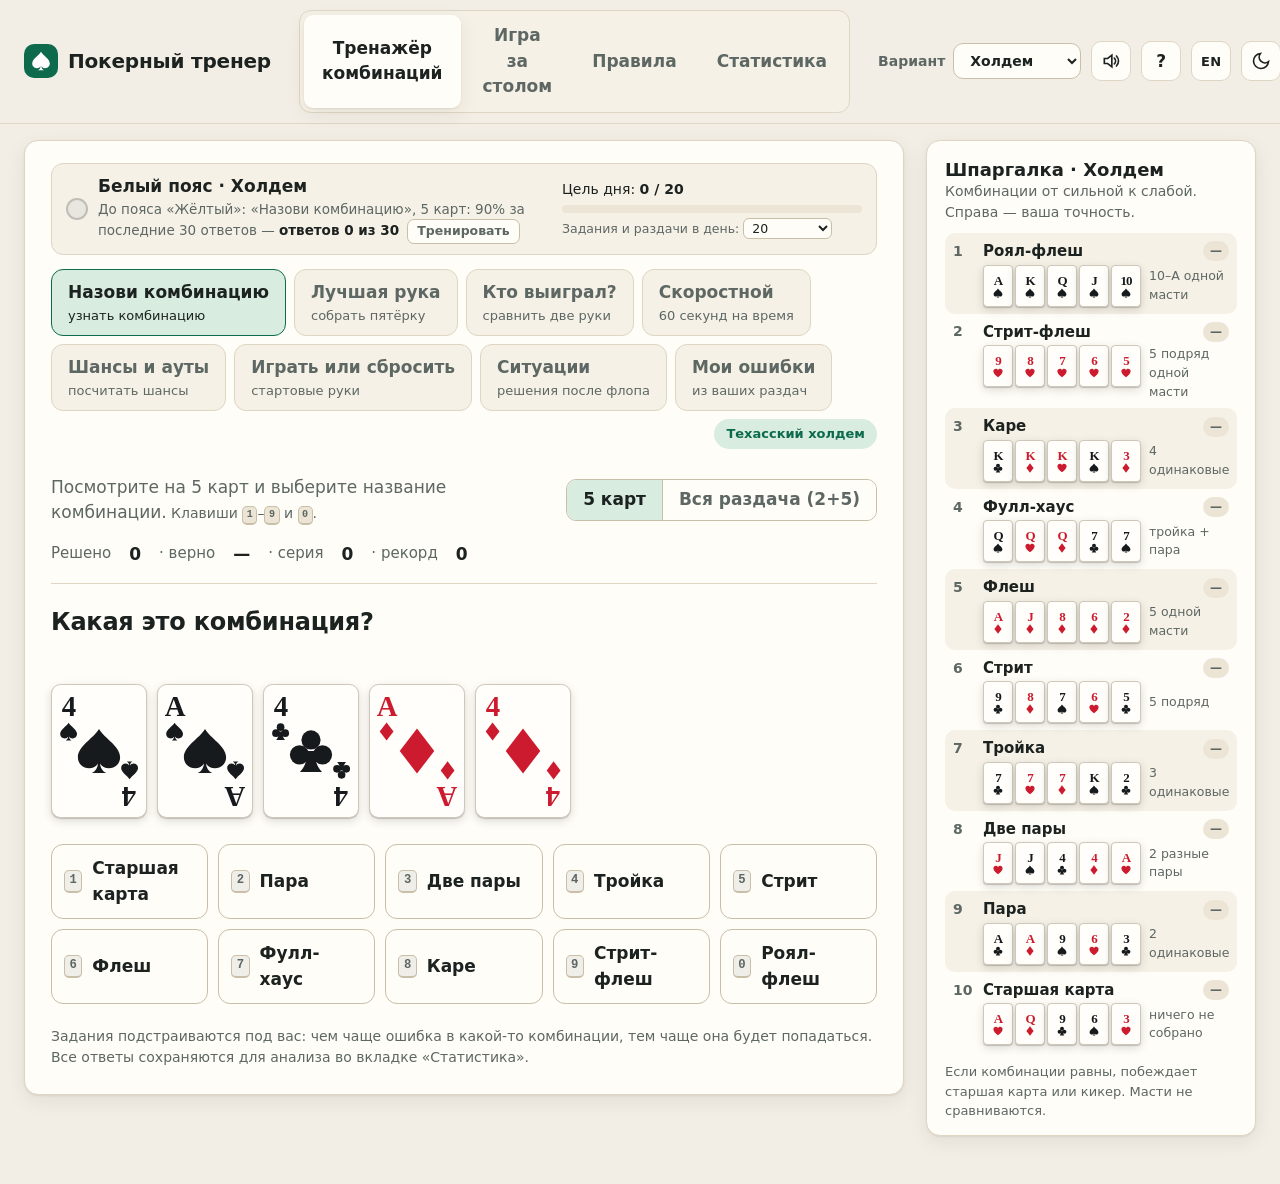
==== commit 62d75090: "Тренажёр открывается по адресу сайта без имени файла poker-trainer.html переименован в index.html: н" ====
--- a/poker-trainer.html
+++ b/poker-trainer.html
@@ -2,260 +2,12 @@
 <html lang="ru">
 <head>
 <meta charset="utf-8">
-<meta name="viewport" content="width=device-width, initial-scale=1, viewport-fit=cover">
-<meta name="theme-color" content="#0d6a4d">
+<meta name="viewport" content="width=device-width, initial-scale=1">
 <title>Покерный тренер</title>
-<link rel="icon" href="data:image/svg+xml,%3Csvg xmlns='http://www.w3.org/2000/svg' viewBox='0 0 100 100'%3E%3Crect width='100' height='100' rx='22' fill='%230d6a4d'/%3E%3Cpath fill='white' transform='translate(18 16) scale(.64)' d='M50 4C38 24 6 40 6 63c0 14 11 23 23 23 9 0 15-4 19-10-1 9-5 16-13 20h30c-8-4-12-11-13-20 4 6 10 10 19 10 12 0 23-9 23-23C94 40 62 24 50 4z'/%3E%3C/svg%3E">
-<meta name="description" content="Тренажёр покера для новичка: комбинации, шансы, решения и игра с ботами. Работает без интернета.">
-<link rel="manifest" href="manifest.webmanifest">
-<link rel="apple-touch-icon" href="icons/apple-touch-icon.png">
-<meta name="mobile-web-app-capable" content="yes">
-<meta name="apple-mobile-web-app-capable" content="yes">
-<meta name="apple-mobile-web-app-title" content="Покер">
-<link rel="stylesheet" href="css/style.css">
+<meta name="robots" content="noindex">
+<link rel="canonical" href="./">
+<!-- Старый адрес тренажёра: ведёт на index.html, чтобы работали прежние ссылки и закладки. -->
+<script>location.replace((location.protocol === 'file:' ? 'index.html' : './') + location.search + location.hash);</script>
 </head>
-<body>
-<svg width="0" height="0" style="position:absolute" aria-hidden="true">
-  <symbol id="suit-0" viewBox="0 0 100 100"><path d="M50 4C38 24 6 40 6 63c0 14 11 23 23 23 9 0 15-4 19-10-1 9-5 16-13 20h30c-8-4-12-11-13-20 4 6 10 10 19 10 12 0 23-9 23-23C94 40 62 24 50 4z"/></symbol>
-  <symbol id="suit-1" viewBox="0 0 100 100"><path d="M50 92C22 70 4 54 4 32 4 17 15 7 29 7c10 0 17 6 21 14 4-8 11-14 21-14 14 0 25 10 25 25 0 22-18 38-46 60z"/></symbol>
-  <symbol id="suit-2" viewBox="0 0 100 100"><path d="M50 3 86 50 50 97 14 50z"/></symbol>
-  <symbol id="suit-3" viewBox="0 0 100 100"><circle cx="50" cy="27" r="20"/><circle cx="26" cy="58" r="20"/><circle cx="74" cy="58" r="20"/><path d="M42 50h16c0 20 5 33 15 44H27c10-11 15-24 15-44z"/></symbol>
-</svg>
-
-<header class="top">
-  <div class="top-in">
-    <div class="brand"><span class="brand-mark"><svg viewBox="0 0 100 100"><use href="#suit-0"/></svg></span><span class="brand-name">Покерный тренер</span></div>
-    <nav class="tabs" role="tablist" id="tabs">
-      <button class="tab-btn" role="tab" data-tab="trainer"><svg class="tab-ic" viewBox="0 0 24 24"><rect x="3" y="5" width="10" height="15" rx="2"/><path d="M15 4.5l4.6 1.3a2 2 0 0 1 1.4 2.4l-3 11.2"/></svg><span class="t-long">Тренажёр комбинаций</span><span class="t-short">Тренажёр</span></button>
-      <button class="tab-btn" role="tab" data-tab="game"><svg class="tab-ic" viewBox="0 0 24 24"><ellipse cx="12" cy="12" rx="9.5" ry="6.5"/><circle cx="12" cy="12" r="2.2"/></svg><span class="t-long">Игра за столом</span><span class="t-short">Игра</span></button>
-      <button class="tab-btn" role="tab" data-tab="rules"><svg class="tab-ic" viewBox="0 0 24 24"><path d="M4 5.5A2.5 2.5 0 0 1 6.5 3H20v15H6.5A2.5 2.5 0 0 0 4 20.5z"/><path d="M4 20.5A2.5 2.5 0 0 0 6.5 23H20v-5"/></svg><span class="t-long">Правила</span><span class="t-short">Правила</span></button>
-      <button class="tab-btn" role="tab" data-tab="stats"><svg class="tab-ic" viewBox="0 0 24 24"><path d="M4 20V10M10 20V4M16 20v-7M22 20H2"/></svg><span class="t-long">Статистика</span><span class="t-short">Статистика</span></button>
-    </nav>
-    <div class="top-right">
-      <label class="variant-pick" title="Вариант покера: влияет на тренажёр и игру за столом"><span>Вариант</span><select id="variant-select" aria-label="Вариант покера"></select></label>
-      <button class="icon-btn" id="sound-btn" title="Звук: вкл/выкл" aria-label="Звук"></button>
-      <button class="icon-btn" id="help-btn" title="Горячие клавиши (?)" aria-label="Горячие клавиши">?</button>
-      <button class="icon-btn lang-btn" id="lang-btn" type="button"></button>
-      <button class="icon-btn" id="theme-btn" title="Светлая / тёмная тема" aria-label="Переключить тему"></button>
-    </div>
-  </div>
-</header>
-
-<main>
-  <!-- ===== Тренажёр ===== -->
-  <section id="tab-trainer" class="tab-panel">
-    <div class="trainer-grid">
-      <div class="panel trainer-main">
-        <div class="progress-strip" id="progress-strip"></div>
-        <div class="mode-tabs" id="mode-tabs"></div>
-        <div class="mode-bar">
-          <div class="mode-desc" id="mode-desc"></div>
-          <div id="level-ctl"></div>
-          <div class="session" id="session"></div>
-        </div>
-        <div id="task"></div>
-        <div id="feedback" class="feedback"></div>
-        <div id="focus-note" class="focus-note"></div>
-      </div>
-      <aside class="panel cheat" id="cheat"></aside>
-    </div>
-  </section>
-
-  <!-- ===== Игра ===== -->
-  <section id="tab-game" class="tab-panel">
-    <div class="game-grid">
-      <div>
-        <div class="panel game-head">
-          <div class="info" id="game-info"></div>
-          <div class="sp"></div>
-          <label class="switch" title="Клавиша H"><input type="checkbox" id="hints-toggle"> Подсказки <kbd>H</kbd></label>
-          <button class="btn small" id="table-settings-btn"><span class="t-long">Настройки стола</span><span class="t-short">Настройки</span></button>
-          <button class="btn small" id="restart-btn">Новая игра</button>
-        </div>
-        <div class="panel table-panel"><div class="table-wrap"><div class="table-area" id="table"></div><div class="fx-layer" id="fx" aria-hidden="true"></div></div></div>
-        <div class="panel action-bar" id="action-bar"></div>
-      </div>
-      <aside class="side">
-        <div class="panel" id="hint-panel"></div>
-        <div class="panel review" id="review-panel"></div>
-        <div class="panel"><h3>Ход раздачи</h3><div class="log" id="log"></div></div>
-        <div class="panel"><h3>История раздач <small>нажмите, чтобы открыть</small></h3><div class="history" id="history"></div></div>
-      </aside>
-    </div>
-  </section>
-
-  <!-- ===== Правила ===== -->
-  <section id="tab-rules" class="tab-panel">
-    <div class="rules">
-      <nav class="panel toc">
-        <a href="#r-variants">Варианты покера</a>
-        <a href="#r-goal">Цель игры</a>
-        <a href="#r-flow">Как идёт раздача</a>
-        <a href="#r-actions">Действия</a>
-        <a href="#r-blinds">Блайнды и дилер</a>
-        <a href="#r-pos">Позиции</a>
-        <a href="#r-chart">Таблица стартовых рук</a>
-        <a href="#r-combos">Комбинации</a>
-        <a href="#r-compare">Как сравнивать руки</a>
-        <a href="#r-pots">Олл-ин и побочные банки</a>
-        <a href="#r-odds">Аутсы и шансы</a>
-        <a href="#r-terms">Словарик</a>
-      </nav>
-      <div class="rules-body">
-        <section class="panel" id="r-variants">
-          <h2>Варианты покера</h2>
-          <p>Тренер поддерживает четыре варианта. Выберите нужный в шапке справа — он меняет задания в тренажёре и игру за столом. Статистика по каждому варианту ведётся отдельно.</p>
-          <div class="variant-grid">
-            <div class="variant-card" data-v="holdem"><h3>Техасский холдем</h3><p class="tag">2 карты в руке · безлимит</p>
-              <p>Самый популярный покер. У вас 2 карты, на столе 5 общих. Комбинация — лучшие 5 из 7: можно взять обе свои карты, одну или ни одной.</p>
-              <button class="btn small" data-pick-variant="holdem">Играть в холдем</button></div>
-            <div class="variant-card" data-v="omaha"><h3>Омаха</h3><p class="tag">4 карты в руке · пот-лимит</p>
-              <p>У вас 4 карты, но в комбинацию входят <b>ровно 2 из руки и ровно 3 со стола</b>. Пример: на столе четыре черви, у вас одна червь — флеша нет, нужно две.</p>
-              <p>Руки получаются сильнее, чем в холдеме: на вскрытии часто стриты, флеши и фулл-хаусы.</p>
-              <button class="btn small" data-pick-variant="omaha">Играть в омаху</button></div>
-            <div class="variant-card" data-v="omaha5"><h3>Омаха-5</h3><p class="tag">5 карт в руке · пот-лимит</p>
-              <p>Как омаха, но в руке 5 карт. Правило то же: ровно 2 из руки + 3 со стола. Вариантов собрать комбинацию ещё больше, поэтому для победы обычно нужна очень сильная рука.</p>
-              <button class="btn small" data-pick-variant="omaha5">Играть в омаху-5</button></div>
-            <div class="variant-card" data-v="short"><h3>Шорт-дек (6+)</h3><p class="tag">2 карты · колода 36 карт · безлимит</p>
-              <p>Из колоды убраны двойки–пятёрки. Из-за этого меняется старшинство: <b>флеш старше фулл-хауса</b>, <b>тройка старше стрита</b>. Туз в стрите может быть младшей картой: <span class="cards-inline" data-cards="Ac 6d 7s 8h 9c"></span>.</p>
-              <button class="btn small" data-pick-variant="short">Играть в шорт-дек</button></div>
-          </div>
-          <div class="callout"><b>Безлимит и пот-лимит.</b> В безлимитных играх можно поставить хоть все фишки сразу. В пот-лимите ставка или рейз ограничены размером банка: сначала уравниваете, потом можете повысить ещё на весь банк. Кнопка «Макс. (банк)» ставит этот предел.</div>
-        </section>
-
-        <section class="panel" id="r-goal">
-          <h2>Цель игры</h2>
-          <p>Техасский холдем — покер, в котором у каждого игрока по <b>2 закрытые карты</b> («рука»), а на стол постепенно выкладываются <b>5 общих карт</b>. Из любых пяти карт — своих двух и пяти общих — вы собираете лучшую комбинацию.</p>
-          <p>Выиграть банк можно двумя способами:</p>
-          <ul>
-            <li>дойти до вскрытия и показать самую сильную комбинацию;</li>
-            <li>сделать ставку, на которую никто не ответит, — тогда все сбрасывают карты и банк ваш, даже если карты слабые (это и есть блеф).</li>
-          </ul>
-          <div class="callout">Масти между собой не сравниваются: пиковый флеш не сильнее червового. Если лучшие пять карт одинаковы по рангам — ничья, банк делится.</div>
-        </section>
-
-        <section class="panel" id="r-flow">
-          <h2>Как идёт раздача</h2>
-          <div class="steps">
-            <div class="step"><span class="num">Шаг 1</span><b>Блайнды</b><span>Два игрока слева от дилера ставят обязательные ставки.</span></div>
-            <div class="step"><span class="num">Шаг 2</span><b>Префлоп</b><span>Всем по 2 карты. Первый круг ставок.</span></div>
-            <div class="step"><span class="num">Шаг 3</span><b>Флоп</b><span>На стол выкладывают 3 карты. Круг ставок.</span></div>
-            <div class="step"><span class="num">Шаг 4</span><b>Тёрн</b><span>Четвёртая карта. Круг ставок.</span></div>
-            <div class="step"><span class="num">Шаг 5</span><b>Ривер</b><span>Пятая карта. Последний круг ставок.</span></div>
-            <div class="step"><span class="num">Шаг 6</span><b>Вскрытие</b><span>Оставшиеся игроки открывают карты. Сильнейшая рука забирает банк.</span></div>
-          </div>
-          <p>В каждом круге игроки ходят по очереди по часовой стрелке. Круг заканчивается, когда все оставшиеся в игре поставили одинаково (или пошли олл-ин). Если все, кроме одного, сбросили карты, раздача заканчивается сразу.</p>
-          <p>До флопа первым ходит игрок слева от большого блайнда. После флопа — первый оставшийся игрок слева от дилера.</p>
-        </section>
-
-        <section class="panel" id="r-actions">
-          <h2>Действия</h2>
-          <ul>
-            <li><b>Фолд</b> — сбросить карты и выйти из раздачи. Фишки, которые вы уже поставили, остаются в банке.</li>
-            <li><b>Чек</b> — пропустить ход, ничего не ставя. Можно, только если в этом круге ещё никто не ставил (или вы уже уравняли ставку).</li>
-            <li><b>Колл</b> — уравнять текущую ставку.</li>
-            <li><b>Бет (ставка)</b> — первым поставить фишки в этом круге. Минимальная ставка — большой блайнд.</li>
-            <li><b>Рейз (повышение)</b> — поднять ставку. Повышать нужно минимум на размер предыдущего повышения: если ставка была 40, а её подняли до 100 (+60), следующий рейз — минимум до 160.</li>
-            <li><b>Олл-ин</b> — поставить все свои фишки. Если вашего олл-ина не хватает на полный рейз, он не открывает торги заново для тех, кто уже ходил: они могут только уравнять или сбросить.</li>
-          </ul>
-          <p>Быстрые кнопки за столом: <b>½ банка</b>, <b>банк</b> и <b>олл-ин</b> сразу ставят ползунок на нужный размер ставки.</p>
-        </section>
-
-        <section class="panel" id="r-blinds">
-          <h2>Блайнды и кнопка дилера</h2>
-          <p>Чтобы в каждом банке было за что бороться, два игрока слева от дилера ставят вслепую обязательные ставки: <b>малый блайнд (МБ)</b> и <b>большой блайнд (ББ)</b>, обычно вдвое больше малого.</p>
-          <p>После каждой раздачи кнопка дилера <b>D</b> сдвигается на одно место по часовой стрелке, поэтому платить блайнды приходится всем по очереди.</p>
-          <p>В нашей игре у всех по 1000 фишек, а блайнды растут каждые 8 раздач: 10/20 → 15/30 → 20/40 → 30/60 → 50/100 → 75/150 → 100/200 и дальше. Поэтому ждать «идеальных» карт вечно не получится. Один на один дилер сам ставит малый блайнд.</p>
-        </section>
-
-        <section class="panel" id="r-pos">
-          <h2>Позиции</h2>
-          <p>Позиция — это место относительно дилера. Чем позже вы ходите, тем больше видите: кто поставил, а кто сбросил. Поэтому поздние позиции выгоднее.</p>
-          <ul>
-            <li><b>Ранняя (UTG)</b> — первым до флопа. Играйте только сильные руки.</li>
-            <li><b>Средняя (MP)</b> — после вас ещё несколько игроков.</li>
-            <li><b>Поздняя (CO, катофф)</b> — справа от дилера. Можно играть больше рук.</li>
-            <li><b>Баттон (BTN, дилер)</b> — лучшая позиция: после флопа вы ходите последним.</li>
-            <li><b>Блайнды (SB, BB)</b> — часть денег уже в банке, но после флопа ходите первыми.</li>
-          </ul>
-        </section>
-
-        <section class="panel" id="r-chart">
-          <h2>Таблица стартовых рук</h2>
-          <p>С какими картами входить в банк до флопа, если перед вами все сбросили. Чем позже позиция, тем больше рук можно играть: после вас меньше соперников, и вы ходите последним. Против повышения играют только сильные руки, а с премиум-рукой повышают ещё раз.</p>
-          <div id="hand-chart"></div>
-          <p class="muted sm">Потренироваться можно в тренажёре, в режиме «Играть или сбросить». Таблица — упрощённый ориентир для новичка, а не строгая стратегия.</p>
-        </section>
-
-        <section class="panel" id="r-combos">
-          <h2>Комбинации — от сильной к слабой</h2>
-          <table class="combo-table" id="combo-table"></table>
-          <p class="muted" style="margin-top:10px">Вероятность — как часто комбинация собирается из 7 карт (2 своих + 5 на столе).</p>
-        </section>
-
-        <section class="panel" id="r-compare">
-          <h2>Как сравнивать руки</h2>
-          <ol>
-            <li>Сначала сравнивают <b>категорию</b>: любой флеш бьёт любой стрит, любая тройка бьёт любые две пары.</li>
-            <li>При одинаковой категории сравнивают <b>ранг комбинации</b>: пара тузов сильнее пары королей; в двух парах сначала старшая пара, потом младшая.</li>
-            <li>Если и это совпало, решают <b>кикеры</b> — оставшиеся карты пятёрки, от старшей к младшей. Пример: <span class="cards-inline" data-cards="Ah Kc"></span> и <span class="cards-inline" data-cards="Ad Qs"></span> на столе <span class="cards-inline" data-cards="As 9d 6c 4h 2s"></span> — у обоих пара тузов, но кикер K старше Q.</li>
-            <li>В зачёт идут только 5 карт. Шестая и седьмая не считаются никогда.</li>
-            <li>Если лучшие пятёрки совпадают по рангам — <b>ничья</b>, банк делится поровну. Так бывает, когда оба «играют стол», то есть лучшая пятёрка целиком лежит на столе.</li>
-          </ol>
-          <div class="callout"><b>Колесо.</b> Туз в стрите может быть самой младшей картой: <span class="cards-inline" data-cards="5c 4d 3h 2s Ac"></span> — это стрит до пятёрки, самый слабый стрит. «Перескочить» через туза нельзя: Q-K-A-2-3 — не стрит.</div>
-        </section>
-
-        <section class="panel" id="r-pots">
-          <h2>Олл-ин и побочные банки</h2>
-          <p>Нельзя выиграть у соперника больше, чем вы поставили сами. Если у вас 100 фишек, а соперники ставят по 300, то вы идёте олл-ин на 100 и боретесь только за <b>основной банк</b>: по 100 от каждого.</p>
-          <p>Всё, что соперники ставят сверх этого, уходит в <b>побочный банк</b>, за который борются только они. Пример: у Анны 100, у Бориса и Вики по 300, все в олл-ине.</p>
-          <ul>
-            <li>Основной банк: 100 × 3 = 300 — разыгрывают все трое.</li>
-            <li>Побочный банк: 200 × 2 = 400 — только Борис и Вика.</li>
-          </ul>
-          <p>Если Анна покажет лучшую руку, она получит 300, а побочный банк заберёт сильнейший из двух других. Ставку, которую никто не смог уравнять, возвращают тому, кто её сделал.</p>
-        </section>
-
-        <section class="panel" id="r-odds">
-          <h2>Аутсы и шансы</h2>
-          <p><b>Аутсы</b> — карты, которые ещё в колоде и улучшат вашу руку. Пример: у вас <span class="cards-inline" data-cards="Ah 7h"></span>, на столе <span class="cards-inline" data-cards="Kh 2h 9c"></span>. В колоде осталось 9 червей — у вас <b>9 аутов</b> на флеш.</p>
-          <p><b>Правило 2 и 4.</b> Умножьте число аутов на 2, чтобы прикинуть шанс (в %) получить нужную карту на следующей улице, или на 4 — на флопе, если вы увидите и тёрн, и ривер. 9 аутов ≈ 18% на одну карту и ≈ 36% до ривера.</p>
-          <p><b>Шансы банка.</b> Если в банке 100 и вам нужно уравнять 50, вы рискуете 50, чтобы выиграть 150. Колл выгоден, если вы выигрываете чаще, чем 50 / (100 + 50) ≈ 33% раз. Подсказки за столом считают это за вас.</p>
-        </section>
-
-        <section class="panel" id="r-terms">
-          <h2>Словарик</h2>
-          <dl class="glossary">
-            <dt>Рука</dt><dd>Ваши 2 закрытые карты (или лучшая пятёрка).</dd>
-            <dt>Борд</dt><dd>Общие карты на столе.</dd>
-            <dt>Банк</dt><dd>Все фишки, поставленные в раздаче.</dd>
-            <dt>Стек</dt><dd>Ваши фишки перед вами.</dd>
-            <dt>Кикер</dt><dd>Карта, не входящая в комбинацию, но решающая спор при равных комбинациях.</dd>
-            <dt>Сет / трипс</dt><dd>Тройка: с карманной парой — сет, с одной картой руки — трипс.</dd>
-            <dt>Дро</dt><dd>Недособранная рука: например, 4 карты к флешу.</dd>
-            <dt>Тайт / луз</dt><dd>Тайт играет мало рук, луз — много.</dd>
-            <dt>Агрессивный / пассивный</dt><dd>Агрессивный часто ставит и рейзит, пассивный в основном чекает и коллирует.</dd>
-            <dt>Блеф</dt><dd>Ставка со слабой рукой, чтобы соперник сбросил лучшую.</dd>
-            <dt>Лимп</dt><dd>Просто уравнять большой блайнд до флопа, не повышая.</dd>
-            <dt>Хедз-ап</dt><dd>Игра один на один.</dd>
-          </dl>
-          <p style="margin-top:14px">Обозначения карт: <b>J</b> — валет, <b>Q</b> — дама, <b>K</b> — король, <b>A</b> — туз. Масти: ♠ пики, ♣ трефы (чёрные), ♥ червы, ♦ бубны (красные).</p>
-        </section>
-      </div>
-    </div>
-  </section>
-
-  <!-- ===== Статистика ===== -->
-  <section id="tab-stats" class="tab-panel"><div id="stats"></div></section>
-</main>
-<div id="modal-root"></div>
-<script src="js/i18n.js"></script>
-<script src="js/i18n-en.js"></script>
-<script src="js/core.js"></script>
-<script src="js/drills.js"></script>
-<script src="js/store.js"></script>
-<script src="js/stats.js"></script>
-<script src="js/sound.js"></script>
-<script src="js/ui.js"></script>
-</body>
+<body><p><a href="index.html">Открыть покерный тренер</a></p></body>
 </html>
